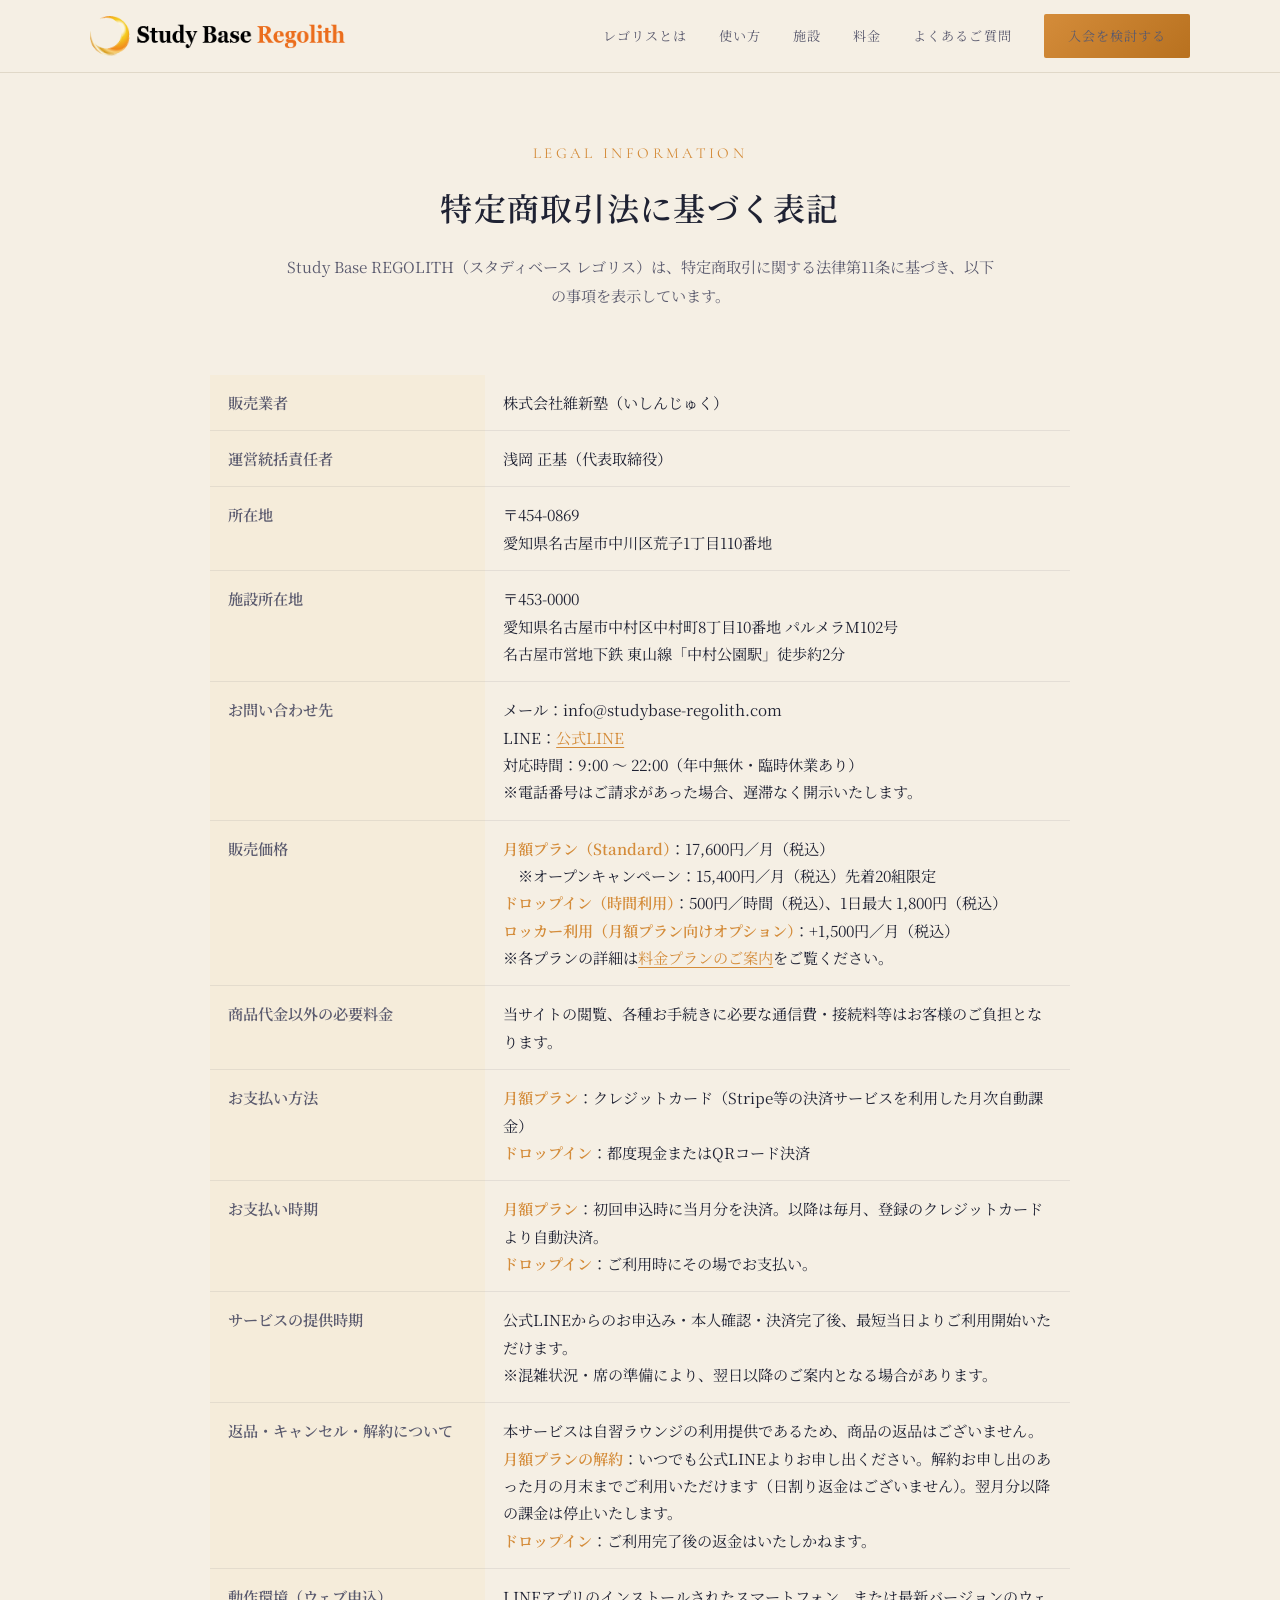
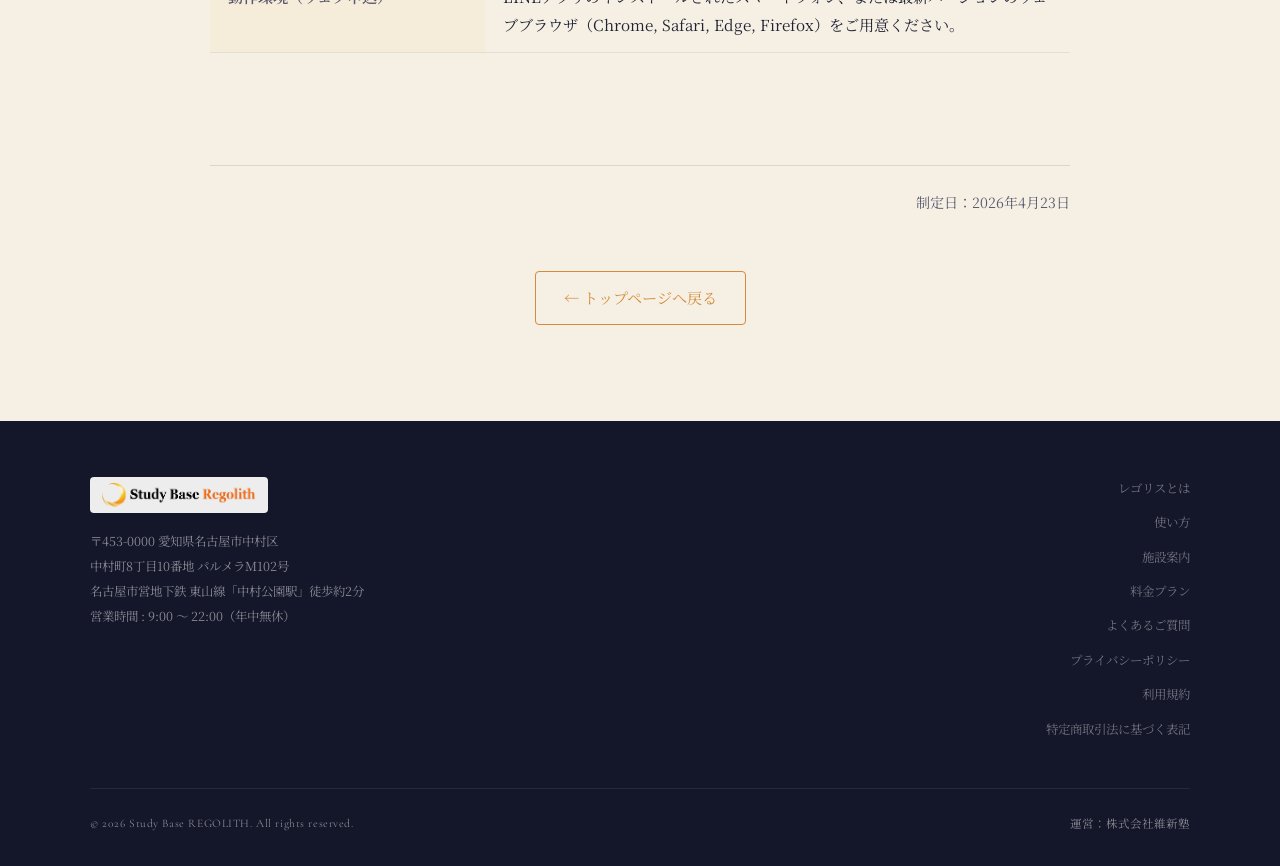
==== commercial.html @ 063b11b6 "Priority 1実装完了：法務3ページ・使い方リンク修復・LINE URL設定・OGP追加 - 法務ページ3点新規作成（privacy / terms / commercial） - index." ====
<!DOCTYPE html>
<html lang="ja">
<head>
  <meta charset="UTF-8">
  <meta name="viewport" content="width=device-width, initial-scale=1.0">
  <meta name="description" content="Study Base REGOLITH（スタディベース レゴリス）の特定商取引法に基づく表記です。">
  <meta name="robots" content="noindex, nofollow">
  <title>特定商取引法に基づく表記 | Study Base REGOLITH</title>

  <!-- OGP / SNS共有メタデータ -->
  <meta property="og:type" content="article">
  <meta property="og:site_name" content="Study Base REGOLITH">
  <meta property="og:title" content="特定商取引法に基づく表記 | Study Base REGOLITH">
  <meta property="og:description" content="Study Base REGOLITH の特定商取引法に基づく表記">
  <meta property="og:url" content="https://studybase-regolith.com/commercial.html">
  <meta property="og:image" content="https://studybase-regolith.com/assets/ogp.jpg">
  <meta property="og:locale" content="ja_JP">
  <meta name="twitter:card" content="summary_large_image">
  <meta name="twitter:image" content="https://studybase-regolith.com/assets/ogp.jpg">

  <!-- Favicon -->
  <link rel="icon" href="assets/regolith-favicon.png" type="image/png">

  <!-- Google Fonts -->
  <link rel="preconnect" href="https://fonts.googleapis.com">
  <link rel="preconnect" href="https://fonts.gstatic.com" crossorigin>
  <link href="https://fonts.googleapis.com/css2?family=Cormorant+Garamond:ital,wght@0,400;0,600;1,400&family=Noto+Serif+JP:wght@400;600&display=swap" rel="stylesheet">

  <!-- CSS -->
  <link rel="stylesheet" href="style.css">
</head>
<body>

<!-- ========================================================
  HEADER
  ======================================================== -->
<header id="header">
  <div class="container">
    <a href="index.html" class="header-logo">
      <img src="assets/regolith-logo-header.png" alt="Study Base REGOLITH">
    </a>

    <nav class="header-nav" id="headerNav">
      <a href="index.html#about">レゴリスとは</a>
      <a href="index.html#how-to-use">使い方</a>
      <a href="index.html#facility">施設</a>
      <a href="index.html#price">料金</a>
      <a href="index.html#faq">よくあるご質問</a>
      <a href="index.html#cta" class="btn btn-primary header-cta">入会を検討する</a>
    </nav>

    <div class="hamburger" id="hamburger" aria-label="メニュー" role="button" tabindex="0">
      <span></span><span></span><span></span>
    </div>
  </div>
</header>


<!-- ========================================================
  LEGAL PAGE: 特定商取引法に基づく表記
  ======================================================== -->
<main class="legal-page">
  <div class="container">

    <div class="legal-header">
      <span class="legal-label">LEGAL INFORMATION</span>
      <h1 class="legal-title">特定商取引法に基づく表記</h1>
      <p class="legal-lead">
        Study Base REGOLITH（スタディベース レゴリス）は、特定商取引に関する法律第11条に基づき、以下の事項を表示しています。
      </p>
    </div>

    <section class="legal-section">
      <div class="legal-body">
        <table class="legal-table">
          <tbody>
            <tr>
              <th>販売業者</th>
              <td>株式会社維新塾（いしんじゅく）</td>
            </tr>
            <tr>
              <th>運営統括責任者</th>
              <td>浅岡 正基（代表取締役）</td>
            </tr>
            <tr>
              <th>所在地</th>
              <td>〒454-0869<br>愛知県名古屋市中川区荒子1丁目110番地</td>
            </tr>
            <tr>
              <th>施設所在地</th>
              <td>〒453-0000<br>愛知県名古屋市中村区中村町8丁目10番地 パルメラM102号<br>名古屋市営地下鉄 東山線「中村公園駅」徒歩約2分</td>
            </tr>
            <tr>
              <th>お問い合わせ先</th>
              <td>
                メール：info@studybase-regolith.com<br>
                LINE：<a href="https://lin.ee/QCPj4AF" target="_blank" rel="noopener">公式LINE</a><br>
                対応時間：9:00 〜 22:00（年中無休・臨時休業あり）<br>
                ※電話番号はご請求があった場合、遅滞なく開示いたします。
              </td>
            </tr>
            <tr>
              <th>販売価格</th>
              <td>
                <strong>月額プラン（Standard）</strong>：17,600円／月（税込）<br>
                　※オープンキャンペーン：15,400円／月（税込）先着20組限定<br>
                <strong>ドロップイン（時間利用）</strong>：500円／時間（税込）、1日最大 1,800円（税込）<br>
                <strong>ロッカー利用（月額プラン向けオプション）</strong>：+1,500円／月（税込）<br>
                ※各プランの詳細は<a href="index.html#price">料金プランのご案内</a>をご覧ください。
              </td>
            </tr>
            <tr>
              <th>商品代金以外の必要料金</th>
              <td>
                当サイトの閲覧、各種お手続きに必要な通信費・接続料等はお客様のご負担となります。
              </td>
            </tr>
            <tr>
              <th>お支払い方法</th>
              <td>
                <strong>月額プラン</strong>：クレジットカード（Stripe等の決済サービスを利用した月次自動課金）<br>
                <strong>ドロップイン</strong>：都度現金またはQRコード決済
              </td>
            </tr>
            <tr>
              <th>お支払い時期</th>
              <td>
                <strong>月額プラン</strong>：初回申込時に当月分を決済。以降は毎月、登録のクレジットカードより自動決済。<br>
                <strong>ドロップイン</strong>：ご利用時にその場でお支払い。
              </td>
            </tr>
            <tr>
              <th>サービスの提供時期</th>
              <td>
                公式LINEからのお申込み・本人確認・決済完了後、最短当日よりご利用開始いただけます。<br>
                ※混雑状況・席の準備により、翌日以降のご案内となる場合があります。
              </td>
            </tr>
            <tr>
              <th>返品・キャンセル・解約について</th>
              <td>
                本サービスは自習ラウンジの利用提供であるため、商品の返品はございません。<br>
                <strong>月額プランの解約</strong>：いつでも公式LINEよりお申し出ください。解約お申し出のあった月の月末までご利用いただけます（日割り返金はございません）。翌月分以降の課金は停止いたします。<br>
                <strong>ドロップイン</strong>：ご利用完了後の返金はいたしかねます。
              </td>
            </tr>
            <tr>
              <th>動作環境（ウェブ申込）</th>
              <td>
                LINEアプリのインストールされたスマートフォン、または最新バージョンのウェブブラウザ（Chrome, Safari, Edge, Firefox）をご用意ください。
              </td>
            </tr>
          </tbody>
        </table>
      </div>
    </section>

    <div class="legal-meta">
      制定日：2026年4月23日
    </div>

    <div style="text-align:center;">
      <a href="index.html" class="legal-back">← トップページへ戻る</a>
    </div>

  </div>
</main>


<!-- ========================================================
  FOOTER
  ======================================================== -->
<footer id="footer">
  <div class="container">
    <div class="footer-inner">
      <div>
        <img src="assets/regolith-logo-header.png" alt="Study Base REGOLITH" class="footer-logo" style="height:36px; margin-bottom:16px; background:rgba(255,255,255,0.92); padding:6px 12px; border-radius:4px;">
        <address class="footer-address" style="font-style:normal;">
          〒453-0000 愛知県名古屋市中村区<br>
          中村町8丁目10番地 パルメラM102号<br>
          名古屋市営地下鉄 東山線「中村公園駅」徒歩約2分<br>
          営業時間 : 9:00 〜 22:00（年中無休）
        </address>
      </div>

      <nav class="footer-nav">
        <a href="index.html#about">レゴリスとは</a>
        <a href="index.html#how-to-use">使い方</a>
        <a href="index.html#facility">施設案内</a>
        <a href="index.html#price">料金プラン</a>
        <a href="index.html#faq">よくあるご質問</a>
        <a href="privacy.html">プライバシーポリシー</a>
        <a href="terms.html">利用規約</a>
        <a href="commercial.html">特定商取引法に基づく表記</a>
      </nav>
    </div>

    <div class="footer-bottom">
      <span class="footer-copy">&copy; 2026 Study Base REGOLITH. All rights reserved.</span>
      <span>運営：株式会社維新塾</span>
    </div>
  </div>
</footer>

</body>
</html>
---- style.css ----
/* ============================================================
   Study Base REGOLITH — style.css
   Design: 静謐・知性・余白 / 月の砂モチーフ
   Color: Beige × Gold × Orange × Dark Navy
   Font:  Noto Serif JP + Cormorant Garamond
   ============================================================ */

/* ---------- Variables ---------- */
:root {
  --bg-base:      #F5EFE4;
  --bg-section:   #FAF6EF;
  --bg-dark:      #1F2233;
  --accent-gold:  #C8A84B;
  --accent-yellow:#E8C766;
  --accent-orange:#D48C3A;
  --accent-deep:  #B8711F;
  --text-main:    #1F2233;
  --text-sub:     #5A5A6E;
  --text-light:   #9A9AB0;
  --border:       #E0D8C8;
  --white:        #FFFFFF;

  --font-serif-en: 'Cormorant Garamond', Georgia, serif;
  --font-serif-jp: 'Noto Serif JP', 'Yu Mincho', serif;

  --radius:       4px;
  --radius-lg:    12px;
  --shadow:       0 4px 24px rgba(31,34,51,0.08);
  --shadow-lg:    0 8px 48px rgba(31,34,51,0.14);

  --transition:   all 0.3s ease;
  --max-w:        1100px;
  --section-py:   96px;
}

/* ---------- Reset & Base ---------- */
*, *::before, *::after { box-sizing: border-box; margin: 0; padding: 0; }

html { scroll-behavior: smooth; font-size: 16px; }

body {
  background-color: var(--bg-base);
  color: var(--text-main);
  font-family: var(--font-serif-jp);
  line-height: 1.8;
  -webkit-font-smoothing: antialiased;
}

img { max-width: 100%; height: auto; display: block; }
a   { color: inherit; text-decoration: none; transition: var(--transition); }
ul, ol { list-style: none; }

.container {
  width: 90%;
  max-width: var(--max-w);
  margin: 0 auto;
}

/* ---------- Utility ---------- */
.section-label {
  display: block;
  font-family: var(--font-serif-en);
  font-size: 0.75rem;
  letter-spacing: 0.25em;
  text-transform: uppercase;
  color: var(--accent-orange);
  margin-bottom: 8px;
}

.section-title {
  font-family: var(--font-serif-jp);
  font-size: clamp(1.6rem, 3vw, 2.4rem);
  font-weight: 600;
  line-height: 1.4;
  color: var(--text-main);
  margin-bottom: 16px;
}

.section-title::after {
  content: '';
  display: block;
  width: 40px;
  height: 2px;
  background: linear-gradient(90deg, var(--accent-orange), var(--accent-yellow));
  margin-top: 16px;
}

.section-title.center { text-align: center; }
.section-title.center::after { margin: 16px auto 0; }

.section-desc {
  color: var(--text-sub);
  font-size: 0.95rem;
  line-height: 1.9;
  margin-bottom: 48px;
}

.section-desc.center { text-align: center; }

.btn {
  display: inline-block;
  padding: 14px 40px;
  border-radius: 2px;
  font-family: var(--font-serif-jp);
  font-size: 0.9rem;
  letter-spacing: 0.1em;
  cursor: pointer;
  transition: var(--transition);
  border: none;
}

.btn-primary {
  background: linear-gradient(135deg, var(--accent-orange), var(--accent-deep));
  color: var(--white);
}
.btn-primary:hover {
  transform: translateY(-2px);
  box-shadow: 0 8px 24px rgba(212,140,58,0.4);
}

.btn-outline {
  background: transparent;
  color: var(--accent-orange);
  border: 1.5px solid var(--accent-orange);
}
.btn-outline:hover {
  background: var(--accent-orange);
  color: var(--white);
}

/* Scroll fade-in */
.fade-in {
  opacity: 0;
  transform: translateY(24px);
  transition: opacity 0.7s ease, transform 0.7s ease;
}
.fade-in.visible {
  opacity: 1;
  transform: translateY(0);
}

/* ============================================================
   HEADER
   ============================================================ */
#header {
  position: fixed;
  top: 0;
  left: 0;
  width: 100%;
  z-index: 1000;
  background: rgba(245,239,228,0.95);
  backdrop-filter: blur(8px);
  border-bottom: 1px solid var(--border);
  transition: var(--transition);
}

#header .container {
  display: flex;
  align-items: center;
  justify-content: space-between;
  height: 72px;
}

.header-logo img {
  height: 40px;
  width: auto;
}

.header-nav {
  display: flex;
  gap: 32px;
  align-items: center;
}

.header-nav a {
  font-size: 0.82rem;
  letter-spacing: 0.08em;
  color: var(--text-sub);
  position: relative;
}
.header-nav a::after {
  content: '';
  position: absolute;
  bottom: -3px;
  left: 0;
  width: 0;
  height: 1px;
  background: var(--accent-orange);
  transition: width 0.3s ease;
}
.header-nav a:hover { color: var(--text-main); }
.header-nav a:hover::after { width: 100%; }

.header-cta {
  padding: 10px 24px !important;
  font-size: 0.82rem !important;
}

.hamburger {
  display: none;
  flex-direction: column;
  gap: 5px;
  cursor: pointer;
  padding: 4px;
}
.hamburger span {
  display: block;
  width: 24px;
  height: 1.5px;
  background: var(--text-main);
  transition: var(--transition);
}

/* ============================================================
   HERO  ※ベージュ基調・既存サイト踏襲
   ============================================================ */
#hero {
  position: relative;
  min-height: 100vh;
  display: flex;
  align-items: center;
  overflow: hidden;
  padding-top: 72px;
  /* 下地：うっすらとした月の砂（hero-bg-v2.jpg）
     + 淡いベージュの横グラデで主張を抑え、右側で画像をわずかに強めに見せる
     + ゴールドの放射を残し、前バージョンのニュアンスを継承 */
  background:
    linear-gradient(90deg, rgba(245,239,228,0.80) 0%, rgba(245,239,228,0.62) 50%, rgba(245,239,228,0.42) 100%),
    radial-gradient(ellipse at 60% 50%, rgba(232,199,102,0.18) 0%, transparent 60%),
    url("assets/hero-bg-v2.jpg") center/cover no-repeat;
}

.hero-bg {
  position: absolute;
  inset: 0;
  background:
    linear-gradient(90deg, rgba(245,239,228,0.94) 0%, rgba(245,239,228,0.78) 50%, rgba(245,239,228,0.55) 100%),
    radial-gradient(ellipse at 60% 50%, rgba(232,199,102,0.20) 0%, transparent 55%),
    url("assets/hero-bg.jpg") center/cover no-repeat;
  opacity: 0;
  animation: heroBgFadeIn 3.2s ease-in-out 0.4s forwards;
}

@keyframes heroBgFadeIn {
  from { opacity: 0; }
  to   { opacity: 1; }
}

/* Heroは左寄せレイアウト（既存サイト踏襲） */
.hero-content {
  position: relative;
  z-index: 1;
  text-align: left;
  color: var(--text-main);
  padding: 0 5% 0 8%;
  max-width: 640px;
}

/* 右側のロゴ装飾 */
.hero-mark {
  position: absolute;
  top: 50%;
  right: 6%;
  transform: translateY(-50%);
  width: clamp(220px, 32vw, 420px);
  opacity: 0.92;
  filter: drop-shadow(0 8px 32px rgba(212,140,58,0.25));
}

.hero-label {
  display: block;
  font-family: var(--font-serif-en);
  font-size: 0.75rem;
  letter-spacing: 0.35em;
  text-transform: uppercase;
  color: var(--accent-orange);
  margin-bottom: 8px;
}

.hero-operator {
  display: block;
  font-family: var(--font-serif-jp);
  font-size: 0.82rem;
  letter-spacing: 0.14em;
  color: var(--text-sub);
  margin-bottom: 24px;
}

.hero-tagline {
  display: inline-block;
  font-family: var(--font-serif-jp);
  font-size: clamp(0.95rem, 1.4vw, 1.1rem);
  font-weight: 600;
  color: var(--accent-deep);
  letter-spacing: 0.08em;
  padding: 6px 18px;
  border-left: 2px solid var(--accent-orange);
  background: rgba(255,255,255,0.4);
  margin-bottom: 24px;
}

.hero-catch {
  font-family: var(--font-serif-jp);
  font-size: clamp(2rem, 4.5vw, 3.8rem);
  font-weight: 600;
  line-height: 1.5;
  margin-bottom: 24px;
  letter-spacing: 0.04em;
  color: var(--text-main);
}

.hero-catch em {
  font-style: normal;
  color: var(--accent-deep);
}

.hero-sub {
  font-size: clamp(0.85rem, 1.4vw, 1rem);
  color: var(--text-sub);
  letter-spacing: 0.06em;
  margin-bottom: 48px;
  line-height: 2;
}

.hero-actions {
  display: flex;
  gap: 16px;
  flex-wrap: wrap;
}

.hero-scroll {
  position: absolute;
  bottom: 40px;
  left: 50%;
  transform: translateX(-50%);
  display: flex;
  flex-direction: column;
  align-items: center;
  gap: 8px;
  color: rgba(31,34,51,0.35);
  font-family: var(--font-serif-en);
  font-size: 0.65rem;
  letter-spacing: 0.25em;
  text-transform: uppercase;
}
.hero-scroll::after {
  content: '';
  display: block;
  width: 1px;
  height: 48px;
  background: linear-gradient(to bottom, rgba(31,34,51,0.35), transparent);
  animation: scrollLine 2s ease-in-out infinite;
}
@keyframes scrollLine {
  0%   { transform: scaleY(0); transform-origin: top; }
  50%  { transform: scaleY(1); transform-origin: top; }
  100% { transform: scaleY(0); transform-origin: bottom; }
}

/* ============================================================
   INFORMATION
   ============================================================ */
#information {
  padding: 64px 0;
  background: var(--white);
  border-bottom: 1px solid var(--border);
}

.info-inner {
  display: flex;
  align-items: flex-start;
  gap: 48px;
}

.info-heading {
  flex-shrink: 0;
}

.info-heading .section-label { margin-bottom: 0; }
.info-heading .section-title { font-size: 1.2rem; }
.info-heading .section-title::after { display: none; }

.info-list { flex: 1; }

.info-item {
  display: flex;
  gap: 24px;
  padding: 16px 0;
  border-bottom: 1px solid var(--border);
  font-size: 0.88rem;
}
.info-item:first-child { border-top: 1px solid var(--border); }

.info-date {
  flex-shrink: 0;
  color: var(--text-light);
  font-family: var(--font-serif-en);
  font-size: 0.82rem;
  letter-spacing: 0.05em;
  padding-top: 2px;
}

.info-tag {
  flex-shrink: 0;
  display: inline-block;
  padding: 2px 10px;
  border: 1px solid var(--accent-orange);
  color: var(--accent-orange);
  font-size: 0.72rem;
  letter-spacing: 0.05em;
  border-radius: 2px;
  align-self: flex-start;
  margin-top: 2px;
}

/* ============================================================
   ABOUT
   ============================================================ */
#about {
  padding: var(--section-py) 0;
  background: var(--bg-base);
}

.about-inner {
  display: grid;
  grid-template-columns: 1fr 1fr;
  gap: 80px;
  align-items: center;
}

.about-visual {
  position: relative;
}

.about-moon-wrap {
  width: 80%;
  margin: 0 auto;
  position: relative;
}
.about-moon-wrap img {
  width: 100%;
  opacity: 0.9;
  filter: drop-shadow(0 8px 32px rgba(200,168,75,0.3));
}
.about-quote {
  position: absolute;
  top: 8%;
  right: -32px;
  background: var(--white);
  border-left: 3px solid var(--accent-orange);
  padding: 14px 18px;
  font-size: 0.8rem;
  color: var(--text-sub);
  max-width: 200px;
  box-shadow: var(--shadow);
  line-height: 1.75;
}

.about-text .section-label { }
.about-lead {
  font-size: 1.05rem;
  color: var(--text-sub);
  line-height: 2;
  margin-bottom: 24px;
}

/* ============================================================
   HOW TO USE
   ============================================================ */
#how-to-use {
  padding: var(--section-py) 0;
  background: var(--bg-section);
}

.use-cards {
  display: grid;
  grid-template-columns: repeat(3, 1fr);
  gap: 32px;
  margin-top: 48px;
}

.use-card {
  background: var(--white);
  /* 上部のborder-imageと画像のエッジをピッタリ揃えるため上の角丸は削除 */
  border-radius: 0 0 var(--radius-lg) var(--radius-lg);
  padding: 0;
  overflow: hidden;
  box-shadow: var(--shadow);
  border-top: 3px solid transparent;
  border-image: linear-gradient(135deg, var(--accent-orange), var(--accent-yellow)) 1;
  transition: var(--transition);
  display: flex;
  flex-direction: column;
}
.use-card:hover {
  transform: translateY(-6px);
  box-shadow: var(--shadow-lg);
}

.use-card-img {
  width: 100%;
  aspect-ratio: 4/3;
  object-fit: cover;
  display: block;
  border-bottom: 1px solid var(--border);
}

.use-card-body {
  padding: 32px 32px 36px;
  flex: 1;
  display: flex;
  flex-direction: column;
}

.use-card-num {
  font-family: var(--font-serif-en);
  font-size: 2.8rem;
  font-weight: 600;
  color: var(--accent-yellow);
  opacity: 0.6;
  line-height: 1;
  margin-bottom: 16px;
}

.use-card-title {
  font-size: 1.05rem;
  font-weight: 600;
  margin-bottom: 12px;
  color: var(--text-main);
}

.use-card-desc {
  font-size: 0.875rem;
  color: var(--text-sub);
  line-height: 1.9;
}

/* ============================================================
   FACILITY
   ============================================================ */
#facility {
  padding: var(--section-py) 0;
  background: var(--bg-base);
}

.facility-branch {
  display: inline-block;
  margin-left: 16px;
  font-size: 0.9rem;
  font-weight: 500;
  color: var(--accent-deep);
  letter-spacing: 0.08em;
  vertical-align: middle;
}
@media (max-width: 600px) {
  .facility-branch {
    display: block;
    margin-left: 0;
    margin-top: 6px;
    font-size: 0.85rem;
  }
}

.facility-inner {
  display: grid;
  grid-template-columns: 1fr 1fr;
  gap: 64px;
  align-items: start;
}

.facility-photo {
  border-radius: var(--radius-lg);
  overflow: hidden;
  background: var(--border);
  aspect-ratio: 4/3;
  display: flex;
  align-items: center;
  justify-content: center;
  color: var(--text-light);
  font-size: 0.82rem;
  letter-spacing: 0.1em;
}

.facility-spec-list {
  display: flex;
  flex-direction: column;
  gap: 0;
}

.facility-spec {
  display: flex;
  gap: 0;
  border-bottom: 1px solid var(--border);
  font-size: 0.875rem;
}
.facility-spec:first-child { border-top: 1px solid var(--border); }

.spec-label {
  flex: 0 0 110px;
  padding: 14px 0;
  color: var(--text-light);
  font-size: 0.8rem;
  letter-spacing: 0.05em;
}

.spec-value {
  padding: 14px 0 14px 16px;
  color: var(--text-main);
  line-height: 1.7;
  border-left: 1px solid var(--border);
  flex: 1;
}

/* ============================================================
   POINT  ※ベージュ基調に変更
   ============================================================ */
#point {
  padding: var(--section-py) 0;
  background: var(--bg-base);
}

.point-grid {
  display: grid;
  grid-template-columns: repeat(3, 1fr);
  gap: 28px;
  margin-top: 48px;
}

.point-item {
  background: var(--white);
  border-radius: var(--radius-lg);
  box-shadow: var(--shadow);
  overflow: hidden;
  display: flex;
  flex-direction: column;
  transition: var(--transition);
  border: 1px solid var(--border);
}
.point-item:hover {
  transform: translateY(-4px);
  box-shadow: var(--shadow-lg);
  border-color: var(--accent-yellow);
}

.point-body {
  padding: 32px 28px 24px;
  display: flex;
  flex-direction: column;
  min-height: 180px;
}

.point-num {
  font-family: var(--font-serif-en);
  font-size: 2.2rem;
  font-weight: 600;
  color: var(--accent-orange);
  opacity: 0.55;
  margin-bottom: 12px;
  line-height: 1;
}

.point-title {
  font-size: 1.05rem;
  font-weight: 600;
  margin-bottom: 12px;
  color: var(--text-main);
  letter-spacing: 0.04em;
}

.point-desc {
  font-size: 0.86rem;
  color: var(--text-sub);
  line-height: 1.9;
}

.point-img-placeholder {
  margin-top: auto;
  width: 100%;
  aspect-ratio: 4/3;
  background:
    linear-gradient(135deg, #F5EFE4 0%, #EDE0C4 50%, #E8D5A8 100%);
  border-top: 1px solid var(--border);
  display: flex;
  align-items: center;
  justify-content: center;
  color: var(--text-light);
  font-family: var(--font-serif-en);
  font-size: 0.75rem;
  letter-spacing: 0.3em;
}

.point-img {
  margin-top: auto;
  width: 100%;
  aspect-ratio: 4/3;
  object-fit: cover;
  display: block;
  border-top: 1px solid var(--border);
}

/* ============================================================
   VIDEO TOUR
   ============================================================ */
#video-tour {
  padding: var(--section-py) 0;
  background: var(--bg-section);
  border-top: 1px solid var(--border);
}

.video-wrap {
  max-width: 880px;
  margin: 48px auto 0;
}

.video-placeholder {
  width: 100%;
  aspect-ratio: 16/9;
  border-radius: var(--radius-lg);
  background:
    linear-gradient(135deg, #1F2233 0%, #2A2E45 55%, #3A3E55 100%);
  display: flex;
  flex-direction: column;
  align-items: center;
  justify-content: center;
  gap: 12px;
  color: rgba(255,255,255,0.7);
  box-shadow: var(--shadow-lg);
  position: relative;
  overflow: hidden;
}
.video-placeholder::before {
  content: '';
  position: absolute;
  width: 72px;
  height: 72px;
  border-radius: 50%;
  background: linear-gradient(135deg, var(--accent-orange), var(--accent-yellow));
  box-shadow: 0 8px 32px rgba(212,140,58,0.45);
  top: 38%;
  left: 50%;
  transform: translate(-50%, -50%);
  opacity: 0.95;
}
.video-placeholder::after {
  content: '';
  position: absolute;
  top: 38%;
  left: 50%;
  transform: translate(-40%, -50%);
  border-left: 20px solid var(--white);
  border-top: 14px solid transparent;
  border-bottom: 14px solid transparent;
}

.video-placeholder-label {
  position: absolute;
  top: 20px;
  left: 24px;
  font-family: var(--font-serif-en);
  font-size: 0.72rem;
  letter-spacing: 0.3em;
  color: rgba(255,255,255,0.45);
}

.video-placeholder-note {
  position: absolute;
  bottom: 24px;
  font-size: 0.82rem;
  letter-spacing: 0.12em;
  color: rgba(255,255,255,0.7);
}

/* ============================================================
   PRICE
   ============================================================ */
#price {
  padding: var(--section-py) 0;
  background: var(--bg-section);
}

.price-cards {
  display: grid;
  grid-template-columns: repeat(3, 1fr);
  gap: 24px;
  margin-top: 48px;
  align-items: stretch;
}

.price-cards.price-cards-2 {
  grid-template-columns: 1.35fr 1fr;
  max-width: 960px;
  margin-left: auto;
  margin-right: auto;
}

.price-card {
  background: var(--white);
  border-radius: var(--radius-lg);
  padding: 40px 32px;
  box-shadow: var(--shadow);
  display: flex;
  flex-direction: column;
  position: relative;
  border: 1.5px solid var(--border);
  transition: var(--transition);
}
.price-card:hover { transform: translateY(-4px); box-shadow: var(--shadow-lg); }

.price-card.featured {
  border-color: var(--accent-orange);
  background: linear-gradient(160deg, #fff9f0, var(--white));
}

.price-badge {
  position: absolute;
  top: -14px;
  left: 50%;
  transform: translateX(-50%);
  background: linear-gradient(135deg, var(--accent-orange), var(--accent-deep));
  color: var(--white);
  font-size: 0.72rem;
  letter-spacing: 0.12em;
  padding: 5px 20px;
  border-radius: 20px;
  white-space: nowrap;
}

.price-name {
  font-family: var(--font-serif-en);
  font-size: 0.75rem;
  letter-spacing: 0.2em;
  text-transform: uppercase;
  color: var(--accent-orange);
  margin-bottom: 8px;
}

.price-name-jp {
  font-size: 1rem;
  font-weight: 600;
  color: var(--text-main);
  margin-bottom: 24px;
}

.price-amount {
  margin-bottom: 8px;
}

.price-num {
  font-family: var(--font-serif-en);
  font-size: 3rem;
  font-weight: 600;
  color: var(--text-main);
  line-height: 1;
}

.price-unit {
  font-size: 0.82rem;
  color: var(--text-sub);
  margin-left: 4px;
}

.price-tax {
  font-size: 0.72rem;
  color: var(--text-light);
  margin-bottom: 24px;
}

.price-divider {
  height: 1px;
  background: var(--border);
  margin: 20px 0;
}

.price-features {
  flex: 1;
  display: flex;
  flex-direction: column;
  gap: 10px;
  margin-bottom: 32px;
}

.price-feature {
  display: flex;
  align-items: flex-start;
  gap: 10px;
  font-size: 0.82rem;
  color: var(--text-sub);
  line-height: 1.6;
}
.price-feature::before {
  content: '—';
  color: var(--accent-orange);
  flex-shrink: 0;
  font-size: 0.75rem;
  margin-top: 2px;
}

.price-note {
  font-size: 0.72rem;
  color: var(--text-light);
  margin-top: 12px;
  line-height: 1.7;
}

/* ---- 月額カード：二重線 → キャンペーン強調 ---- */
.price-dual {
  display: grid;
  grid-template-columns: 1fr auto 1.15fr;
  align-items: center;
  gap: 16px;
  margin-bottom: 12px;
  padding: 4px 0;
}

.price-strike {
  display: flex;
  flex-direction: column;
  gap: 4px;
  color: var(--text-light);
  text-align: left;
}
.price-strike-label {
  font-size: 0.7rem;
  letter-spacing: 0.14em;
  color: var(--text-light);
}
.price-strike-value {
  position: relative;
  display: inline-block;
  text-decoration: line-through;
  text-decoration-color: var(--accent-deep);
  text-decoration-thickness: 2px;
  color: var(--text-light);
}
.price-strike-num {
  font-family: var(--font-serif-en);
  font-size: 1.6rem;
  font-weight: 600;
}
.price-strike-unit {
  font-size: 0.75rem;
  margin-left: 2px;
}
.price-strike-tax {
  font-size: 0.68rem;
  color: var(--text-light);
}

.price-arrow {
  font-family: var(--font-serif-en);
  font-size: 1.4rem;
  color: var(--accent-orange);
  opacity: 0.7;
  line-height: 1;
  text-align: center;
}

.price-campaign {
  display: flex;
  flex-direction: column;
  gap: 4px;
  padding: 12px 14px;
  border-radius: 8px;
  background: linear-gradient(135deg, #FFF5E0 0%, #FDE8B5 60%, #F6D78A 100%);
  border: 1.5px solid var(--accent-orange);
  box-shadow: 0 6px 18px rgba(212,140,58,0.18);
  text-align: center;
  position: relative;
}
.price-campaign-label {
  font-size: 0.72rem;
  font-weight: 600;
  letter-spacing: 0.12em;
  color: var(--accent-deep);
}
.price-campaign-amount {
  display: inline-block;
  line-height: 1.1;
  color: var(--text-main);
}
.price-campaign-num {
  font-family: var(--font-serif-en);
  font-size: 2.2rem;
  font-weight: 700;
  color: var(--accent-deep);
}
.price-campaign-unit {
  font-size: 0.82rem;
  margin-left: 3px;
  color: var(--text-sub);
}
.price-campaign-limit {
  font-size: 0.7rem;
  font-weight: 600;
  letter-spacing: 0.1em;
  padding: 2px 0;
  color: var(--white);
  background: var(--accent-deep);
  border-radius: 2px;
}

@media (max-width: 720px) {
  .price-dual {
    grid-template-columns: 1fr;
    gap: 10px;
    text-align: center;
  }
  .price-strike { align-items: center; text-align: center; }
  .price-arrow { transform: rotate(90deg); }
}

/* ============================================================
   DROP-IN USE CASES
   ============================================================ */
#dropin-use {
  padding: var(--section-py) 0;
  background: var(--bg-base);
  border-top: 1px solid var(--border);
}

.dropin-cards {
  display: grid;
  grid-template-columns: repeat(3, 1fr);
  gap: 28px;
  margin-top: 48px;
}

.dropin-card {
  position: relative;
  background: var(--white);
  border-radius: var(--radius-lg);
  padding: 40px 28px 32px;
  box-shadow: var(--shadow);
  border: 1px solid var(--border);
  display: flex;
  flex-direction: column;
  gap: 12px;
  transition: var(--transition);
}
.dropin-card:hover {
  transform: translateY(-4px);
  box-shadow: var(--shadow-lg);
  border-color: var(--accent-yellow);
}

.dropin-tag {
  position: absolute;
  top: -14px;
  left: 24px;
  padding: 5px 14px;
  font-size: 0.72rem;
  letter-spacing: 0.08em;
  color: var(--white);
  background: linear-gradient(135deg, var(--accent-orange), var(--accent-deep));
  border-radius: 20px;
  white-space: nowrap;
}

.dropin-num {
  font-family: var(--font-serif-en);
  font-size: 2.4rem;
  font-weight: 600;
  color: var(--accent-yellow);
  opacity: 0.6;
  line-height: 1;
  margin-top: 4px;
}

.dropin-title {
  font-size: 1.05rem;
  font-weight: 600;
  color: var(--text-main);
  letter-spacing: 0.04em;
}

.dropin-desc {
  font-size: 0.86rem;
  color: var(--text-sub);
  line-height: 1.9;
}

.dropin-case {
  margin-top: auto;
  padding: 12px 14px;
  background: var(--bg-section);
  border-left: 2px solid var(--accent-orange);
  border-radius: 2px;
  font-size: 0.78rem;
  color: var(--text-sub);
  line-height: 1.75;
}
.dropin-case-label {
  display: inline-block;
  font-size: 0.68rem;
  font-weight: 600;
  letter-spacing: 0.1em;
  color: var(--accent-deep);
  margin-right: 6px;
}

.dropin-bridge {
  margin-top: 56px;
  padding: 32px 28px;
  border-radius: var(--radius-lg);
  background: linear-gradient(135deg, #FFF5E0 0%, #F5EFE4 100%);
  border: 1px solid var(--border);
  text-align: center;
  display: flex;
  flex-direction: column;
  align-items: center;
  gap: 20px;
}
.dropin-bridge p {
  font-size: 0.9rem;
  color: var(--text-sub);
  line-height: 1.9;
}
.dropin-bridge strong {
  color: var(--accent-deep);
}

@media (max-width: 900px) {
  .dropin-cards { grid-template-columns: 1fr; gap: 32px; }
  .price-cards.price-cards-2 { grid-template-columns: 1fr; }
}

/* ============================================================
   STEP
   ============================================================ */
#step {
  padding: var(--section-py) 0;
  background: var(--bg-base);
}

.step-list {
  display: flex;
  gap: 0;
  margin-top: 48px;
  position: relative;
}
.step-list::before {
  content: '';
  position: absolute;
  top: 32px;
  left: 32px;
  right: 32px;
  height: 1px;
  background: linear-gradient(90deg, var(--accent-orange), var(--accent-yellow));
  z-index: 0;
}

.step-item {
  flex: 1;
  text-align: center;
  padding: 0 16px;
  position: relative;
  z-index: 1;
}

.step-num {
  width: 64px;
  height: 64px;
  border-radius: 50%;
  background: linear-gradient(135deg, var(--accent-orange), var(--accent-yellow));
  color: var(--white);
  font-family: var(--font-serif-en);
  font-size: 1.2rem;
  font-weight: 600;
  display: flex;
  align-items: center;
  justify-content: center;
  margin: 0 auto 20px;
  box-shadow: 0 4px 16px rgba(212,140,58,0.35);
}

.step-title {
  font-size: 0.9rem;
  font-weight: 600;
  color: var(--text-main);
  margin-bottom: 8px;
}

.step-desc {
  font-size: 0.78rem;
  color: var(--text-sub);
  line-height: 1.8;
}

/* ============================================================
   FAQ
   ============================================================ */
#faq {
  padding: var(--section-py) 0;
  background: var(--bg-section);
}

.faq-list {
  margin-top: 48px;
  max-width: 800px;
  margin-left: auto;
  margin-right: auto;
}

.faq-item {
  border-bottom: 1px solid var(--border);
}

.faq-question {
  display: flex;
  align-items: flex-start;
  gap: 16px;
  padding: 24px 0;
  cursor: pointer;
  font-size: 0.92rem;
  font-weight: 600;
  color: var(--text-main);
  user-select: none;
  transition: var(--transition);
}
.faq-question:hover { color: var(--accent-orange); }

.faq-q-mark {
  flex-shrink: 0;
  min-width: 36px;
  height: 28px;
  padding: 0 10px;
  background: var(--accent-orange);
  color: var(--white);
  font-family: var(--font-serif-en);
  font-size: 0.82rem;
  font-weight: 600;
  letter-spacing: 0.03em;
  border-radius: 14px;
  display: inline-flex;
  align-items: center;
  justify-content: center;
  margin-top: -2px;
}

.faq-toggle {
  margin-left: auto;
  flex-shrink: 0;
  font-size: 1.2rem;
  color: var(--accent-orange);
  transition: var(--transition);
}
.faq-item.open .faq-toggle { transform: rotate(45deg); }

.faq-answer {
  display: none;
  padding: 0 0 24px 44px;
  font-size: 0.875rem;
  color: var(--text-sub);
  line-height: 1.9;
}
.faq-item.open .faq-answer { display: block; }

/* ============================================================
   VOICE (placeholder)
   ============================================================ */
#voice {
  padding: var(--section-py) 0;
  background: var(--bg-base);
}

.voice-coming {
  text-align: center;
  padding: 64px;
  color: var(--text-light);
  font-size: 0.85rem;
  letter-spacing: 0.1em;
  border: 1px dashed var(--border);
  border-radius: var(--radius-lg);
  margin-top: 48px;
}

/* ============================================================
   INSTAGRAM
   ============================================================ */
#instagram {
  padding: var(--section-py) 0;
  background: var(--bg-section);
}

.instagram-coming {
  text-align: center;
  padding: 64px;
  color: var(--text-light);
  font-size: 0.85rem;
  letter-spacing: 0.1em;
  border: 1px dashed var(--border);
  border-radius: var(--radius-lg);
  margin-top: 48px;
}

.instagram-link {
  display: inline-flex;
  align-items: center;
  gap: 8px;
  color: var(--accent-orange);
  font-size: 0.85rem;
  margin-top: 16px;
}
.instagram-link:hover { opacity: 0.7; }

/* ============================================================
   CTA BANNER  ※オレンジ×ベージュで温かみのある仕上げ
   ============================================================ */
#cta {
  padding: 80px 0;
  background:
    linear-gradient(135deg, rgba(237,216,168,0.82) 0%, rgba(240,200,120,0.76) 40%, rgba(232,184,96,0.72) 100%),
    url("assets/cta-bg.jpg") center/cover no-repeat;
  text-align: center;
}

.cta-label {
  font-family: var(--font-serif-en);
  font-size: 0.72rem;
  letter-spacing: 0.3em;
  text-transform: uppercase;
  color: var(--accent-deep);
  margin-bottom: 16px;
}

.cta-title {
  font-size: clamp(1.4rem, 3vw, 2rem);
  color: var(--text-main);
  margin-bottom: 12px;
  font-weight: 600;
}

.cta-sub {
  color: rgba(31,34,51,0.65);
  font-size: 0.875rem;
  margin-bottom: 40px;
}

.cta-actions {
  display: flex;
  gap: 16px;
  justify-content: center;
  flex-wrap: wrap;
}

/* CTAセクション内のアウトラインボタンは、
   金色背景に埋もれないよう通常時は白抜きにして、
   ホバー時にアクセントオレンジへ切り替える */
#cta .btn-outline {
  color: var(--white);
  border-color: var(--white);
  background: transparent;
}
#cta .btn-outline:hover {
  background: var(--accent-orange);
  color: var(--white);
  border-color: var(--accent-orange);
}

/* ============================================================
   FOOTER
   ============================================================ */
#footer {
  background: #14162A;
  color: rgba(255,255,255,0.5);
  padding: 56px 0 32px;
}

.footer-inner {
  display: grid;
  grid-template-columns: 1fr auto;
  gap: 64px;
  align-items: start;
  margin-bottom: 48px;
}

.footer-logo img {
  height: 36px;
  margin-bottom: 16px;
  opacity: 0.8;
}

.footer-address {
  font-size: 0.78rem;
  line-height: 2;
}

.footer-nav {
  display: flex;
  flex-direction: column;
  gap: 12px;
  text-align: right;
}
.footer-nav a {
  font-size: 0.78rem;
  color: rgba(255,255,255,0.4);
  transition: var(--transition);
}
.footer-nav a:hover { color: var(--accent-yellow); }

.footer-bottom {
  border-top: 1px solid rgba(255,255,255,0.08);
  padding-top: 24px;
  display: flex;
  justify-content: space-between;
  align-items: center;
  font-size: 0.72rem;
}

.footer-copy {
  font-family: var(--font-serif-en);
  letter-spacing: 0.05em;
}

/* ============================================================
   RESPONSIVE
   ============================================================ */
@media (max-width: 900px) {
  :root { --section-py: 72px; }

  .header-nav { display: none; }
  .hamburger  { display: flex; }

  .header-nav.open {
    display: flex;
    flex-direction: column;
    position: fixed;
    top: 72px;
    left: 0;
    width: 100%;
    background: var(--bg-base);
    padding: 24px 0;
    border-bottom: 1px solid var(--border);
    gap: 0;
  }
  .header-nav.open a {
    padding: 14px 24px;
    border-bottom: 1px solid var(--border);
    font-size: 0.9rem;
  }

  .about-inner,
  .facility-inner { grid-template-columns: 1fr; gap: 40px; }

  .use-cards,
  .price-cards { grid-template-columns: 1fr; }

  .point-grid { grid-template-columns: repeat(2, 1fr); gap: 20px; }

  .step-list { flex-direction: column; gap: 24px; }
  .step-list::before { display: none; }

  .info-inner { flex-direction: column; gap: 24px; }

  .footer-inner { grid-template-columns: 1fr; gap: 32px; }
  .footer-nav   { text-align: left; }
  .footer-bottom { flex-direction: column; gap: 8px; text-align: center; }
}

@media (max-width: 900px) {
  /* スマホ版ヒーロー：ロゴと文字の重なりを解消 */
  #hero {
    min-height: auto;
    padding: 120px 0 80px;
    flex-direction: column;
    justify-content: center;
  }
  .hero-content {
    padding: 0 6%;
    max-width: 100%;
    text-align: center;
    order: 1;
  }
  .hero-label { letter-spacing: 0.2em; }
  .hero-mark {
    position: relative;
    top: auto;
    right: auto;
    transform: none;
    margin: 32px auto 0;
    width: min(50%, 200px);
    opacity: 0.85;
    display: block;
    order: 2;
  }
  .hero-actions { justify-content: center; }
  .hero-scroll { display: none; }
}

@media (max-width: 600px) {
  .hero-catch { font-size: 1.7rem; }
  .hero-sub { font-size: 0.88rem; }
  .hero-actions { flex-direction: column; align-items: center; }
  .cta-actions  { flex-direction: column; align-items: center; }
  .price-cards  { grid-template-columns: 1fr; }
  .use-cards    { grid-template-columns: 1fr; }
  .point-grid   { grid-template-columns: 1fr; gap: 16px; }
}


/* ========================================================
   LEGAL PAGES（プライバシーポリシー・利用規約・特商法）
   ======================================================== */
.legal-page {
  padding: 140px 0 96px;
  background-color: var(--bg-base);
}

.legal-page .container {
  max-width: 860px;
}

.legal-header {
  text-align: center;
  margin-bottom: 64px;
}

.legal-label {
  font-family: var(--font-serif-en);
  font-size: 0.95rem;
  letter-spacing: 0.22em;
  color: var(--accent-orange);
  display: block;
  margin-bottom: 12px;
}

.legal-title {
  font-family: var(--font-serif-jp);
  font-size: 2rem;
  font-weight: 600;
  color: var(--text-main);
  margin: 0 0 16px;
  letter-spacing: 0.04em;
}

.legal-lead {
  font-size: 0.95rem;
  color: var(--text-sub);
  line-height: 1.9;
  max-width: 720px;
  margin: 0 auto;
}

.legal-section {
  margin-bottom: 48px;
  padding-bottom: 32px;
  border-bottom: 1px solid rgba(31, 34, 51, 0.08);
}

.legal-section:last-of-type {
  border-bottom: none;
}

.legal-heading {
  font-family: var(--font-serif-jp);
  font-size: 1.2rem;
  font-weight: 600;
  color: var(--text-main);
  margin: 0 0 20px;
  padding-left: 14px;
  border-left: 3px solid var(--accent-orange);
  letter-spacing: 0.04em;
}

.legal-body {
  font-size: 0.95rem;
  line-height: 1.95;
  color: var(--text-main);
}

.legal-body p {
  margin: 0 0 16px;
}

.legal-body p:last-child {
  margin-bottom: 0;
}

.legal-body ol,
.legal-body ul {
  margin: 0 0 16px;
  padding-left: 24px;
}

.legal-body ol li,
.legal-body ul li {
  margin-bottom: 8px;
  line-height: 1.9;
}

.legal-body strong {
  color: var(--accent-orange);
  font-weight: 600;
}

.legal-body a {
  color: var(--accent-orange);
  text-decoration: underline;
  text-underline-offset: 3px;
}

.legal-body a:hover {
  color: var(--accent-deep, #B7722A);
}

.legal-table {
  width: 100%;
  border-collapse: collapse;
  margin: 16px 0 24px;
  font-size: 0.95rem;
}

.legal-table th,
.legal-table td {
  padding: 14px 18px;
  text-align: left;
  vertical-align: top;
  border-bottom: 1px solid rgba(31, 34, 51, 0.08);
  line-height: 1.8;
}

.legal-table th {
  width: 32%;
  font-weight: 600;
  color: var(--text-sub);
  background: rgba(232, 199, 102, 0.08);
  white-space: nowrap;
}

.legal-table td {
  color: var(--text-main);
}

.legal-meta {
  margin-top: 56px;
  padding-top: 24px;
  border-top: 1px solid rgba(31, 34, 51, 0.12);
  text-align: right;
  font-size: 0.88rem;
  color: var(--text-sub);
  line-height: 1.8;
}

.legal-back {
  display: inline-flex;
  align-items: center;
  gap: 8px;
  margin-top: 56px;
  padding: 12px 28px;
  border: 1.5px solid var(--accent-orange);
  border-radius: 4px;
  color: var(--accent-orange);
  font-size: 0.95rem;
  text-decoration: none;
  transition: all 0.2s;
}

.legal-back:hover {
  background: var(--accent-orange);
  color: #fff;
}

@media (max-width: 768px) {
  .legal-page { padding: 110px 0 72px; }
  .legal-title { font-size: 1.6rem; }
  .legal-heading { font-size: 1.08rem; }
  .legal-body { font-size: 0.92rem; }
  .legal-table th,
  .legal-table td { padding: 12px 14px; font-size: 0.9rem; }
  .legal-table th { width: 38%; white-space: normal; }
}

@media (max-width: 480px) {
  .legal-table,
  .legal-table tbody,
  .legal-table tr,
  .legal-table th,
  .legal-table td { display: block; width: 100%; }
  .legal-table th { border-bottom: none; padding-bottom: 4px; }
  .legal-table td { padding-top: 4px; padding-bottom: 16px; }
}
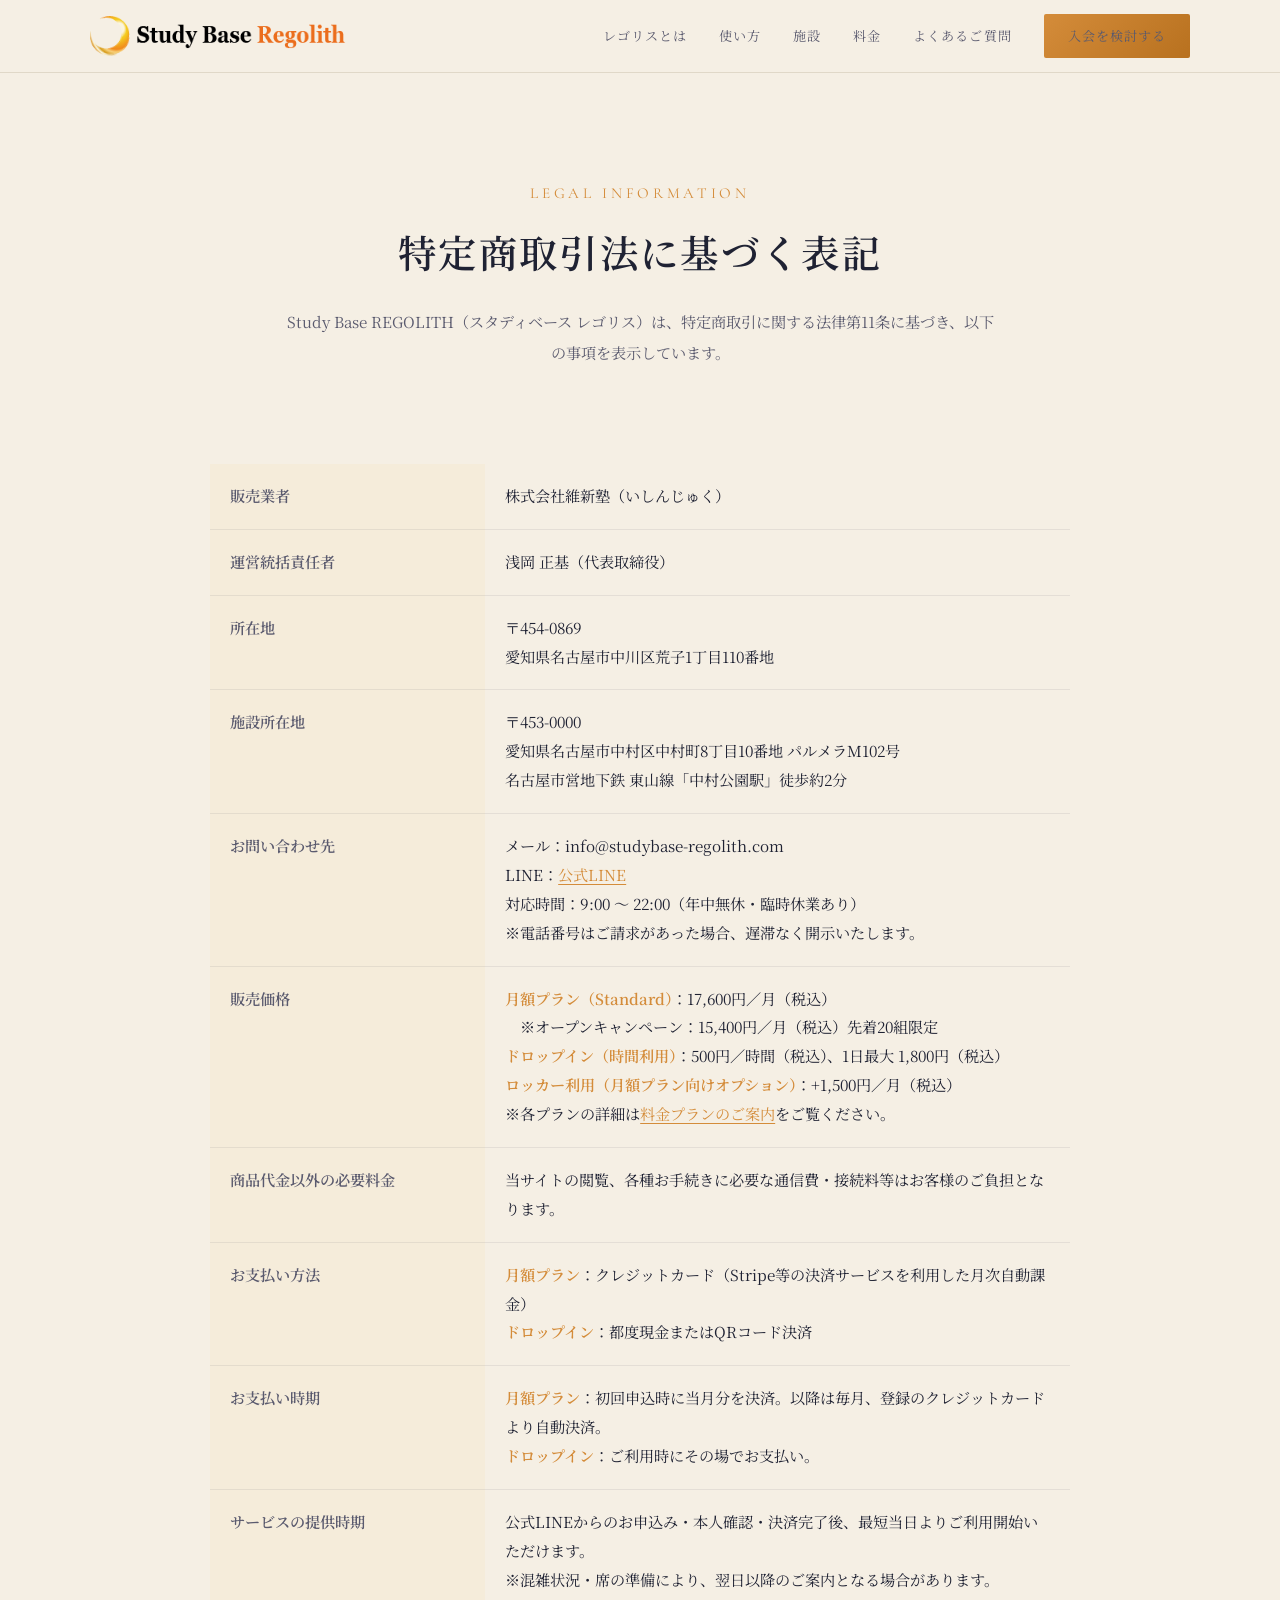
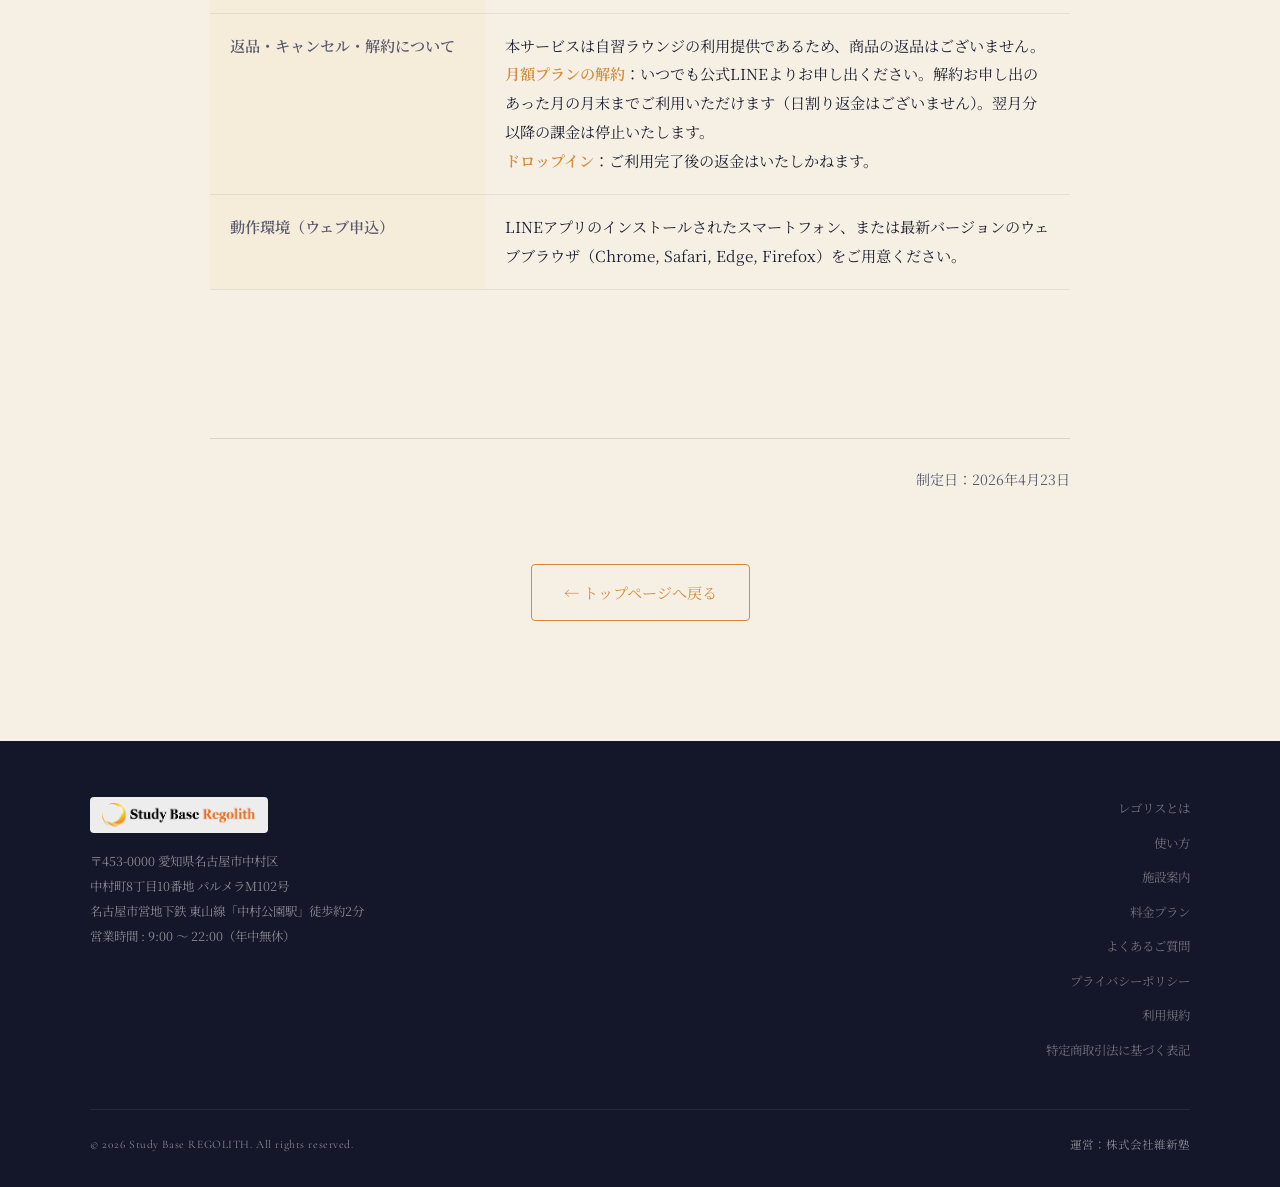
==== commit d84ceb98: "品質チェック修正：法務ページJS復旧・canonical統一・Instagram無効化 全体品質チェックで検出された事項を修正。  【Critical】 - 法務3ページ（privacy/terms/" ====
--- a/commercial.html
+++ b/commercial.html
@@ -5,6 +5,7 @@
   <meta name="viewport" content="width=device-width, initial-scale=1.0">
   <meta name="description" content="Study Base REGOLITH（スタディベース レゴリス）の特定商取引法に基づく表記です。">
   <meta name="robots" content="noindex, nofollow">
+  <link rel="canonical" href="https://studybase-regolith.com/commercial.html">
   <title>特定商取引法に基づく表記 | Study Base REGOLITH</title>
 
   <!-- OGP / SNS共有メタデータ -->
@@ -14,6 +15,8 @@
   <meta property="og:description" content="Study Base REGOLITH の特定商取引法に基づく表記">
   <meta property="og:url" content="https://studybase-regolith.com/commercial.html">
   <meta property="og:image" content="https://studybase-regolith.com/assets/ogp.jpg">
+  <meta property="og:image:width" content="1200">
+  <meta property="og:image:height" content="630">
   <meta property="og:locale" content="ja_JP">
   <meta name="twitter:card" content="summary_large_image">
   <meta name="twitter:image" content="https://studybase-regolith.com/assets/ogp.jpg">
@@ -88,6 +91,7 @@
             </tr>
             <tr>
               <th>施設所在地</th>
+              <!-- TODO: 〒453-0000 は仮。塾長に正確な郵便番号を確認の上更新 -->
               <td>〒453-0000<br>愛知県名古屋市中村区中村町8丁目10番地 パルメラM102号<br>名古屋市営地下鉄 東山線「中村公園駅」徒歩約2分</td>
             </tr>
             <tr>
@@ -176,6 +180,7 @@
       <div>
         <img src="assets/regolith-logo-header.png" alt="Study Base REGOLITH" class="footer-logo" style="height:36px; margin-bottom:16px; background:rgba(255,255,255,0.92); padding:6px 12px; border-radius:4px;">
         <address class="footer-address" style="font-style:normal;">
+          <!-- TODO: 〒453-0000 は仮。塾長に正確な郵便番号を確認の上更新 -->
           〒453-0000 愛知県名古屋市中村区<br>
           中村町8丁目10番地 パルメラM102号<br>
           名古屋市営地下鉄 東山線「中村公園駅」徒歩約2分<br>
@@ -202,5 +207,31 @@
   </div>
 </footer>
 
+
+<!-- ========================================================
+  JavaScript（ハンバーガーメニュー）
+  ======================================================== -->
+<script>
+  const hamburger = document.getElementById('hamburger');
+  const nav       = document.getElementById('headerNav');
+
+  hamburger.addEventListener('click', () => {
+    nav.classList.toggle('open');
+  });
+  hamburger.addEventListener('keydown', (e) => {
+    if (e.key === 'Enter') nav.classList.toggle('open');
+  });
+
+  // Header scroll shadow
+  window.addEventListener('scroll', () => {
+    const header = document.getElementById('header');
+    if (window.scrollY > 40) {
+      header.style.boxShadow = '0 2px 24px rgba(31,34,51,0.10)';
+    } else {
+      header.style.boxShadow = 'none';
+    }
+  });
+</script>
+
 </body>
 </html>
--- a/style.css
+++ b/style.css
@@ -1501,8 +1501,12 @@
 /* ========================================================
    LEGAL PAGES（プライバシーポリシー・利用規約・特商法）
    ======================================================== */
+html {
+  scroll-padding-top: 88px; /* fixed header（72px）+ 余白16px */
+}
+
 .legal-page {
-  padding: 140px 0 96px;
+  padding: 180px 0 120px; /* 固定ヘッダー分+余裕のあるクリアランス */
   background-color: var(--bg-base);
 }
 
@@ -1512,64 +1516,67 @@
 
 .legal-header {
   text-align: center;
-  margin-bottom: 64px;
+  margin-bottom: 96px; /* タイトルから第1条まで余白たっぷり */
 }
 
 .legal-label {
   font-family: var(--font-serif-en);
   font-size: 0.95rem;
-  letter-spacing: 0.22em;
+  letter-spacing: 0.24em;
   color: var(--accent-orange);
   display: block;
-  margin-bottom: 12px;
+  margin-bottom: 18px;
 }
 
 .legal-title {
   font-family: var(--font-serif-jp);
-  font-size: 2rem;
+  font-size: 2.4rem;
   font-weight: 600;
   color: var(--text-main);
-  margin: 0 0 16px;
-  letter-spacing: 0.04em;
+  margin: 0 0 28px;
+  letter-spacing: 0.06em;
+  line-height: 1.4;
 }
 
 .legal-lead {
   font-size: 0.95rem;
   color: var(--text-sub);
-  line-height: 1.9;
+  line-height: 2.0;
   max-width: 720px;
   margin: 0 auto;
 }
 
 .legal-section {
-  margin-bottom: 48px;
-  padding-bottom: 32px;
-  border-bottom: 1px solid rgba(31, 34, 51, 0.08);
+  margin-bottom: 72px; /* セクション間の呼吸 */
+  padding-bottom: 48px;
+  border-bottom: 1px solid rgba(31, 34, 51, 0.1);
 }
 
 .legal-section:last-of-type {
   border-bottom: none;
+  margin-bottom: 48px;
 }
 
 .legal-heading {
   font-family: var(--font-serif-jp);
-  font-size: 1.2rem;
+  font-size: 1.3rem;
   font-weight: 600;
   color: var(--text-main);
-  margin: 0 0 20px;
-  padding-left: 14px;
-  border-left: 3px solid var(--accent-orange);
-  letter-spacing: 0.04em;
+  margin: 0 0 32px; /* 条項タイトル→本文の呼吸 */
+  padding-left: 18px;
+  border-left: 4px solid var(--accent-orange);
+  letter-spacing: 0.05em;
+  line-height: 1.5;
 }
 
 .legal-body {
   font-size: 0.95rem;
-  line-height: 1.95;
+  line-height: 2.05; /* 読みやすい行間 */
   color: var(--text-main);
 }
 
 .legal-body p {
-  margin: 0 0 16px;
+  margin: 0 0 22px;
 }
 
 .legal-body p:last-child {
@@ -1578,14 +1585,27 @@
 
 .legal-body ol,
 .legal-body ul {
-  margin: 0 0 16px;
-  padding-left: 24px;
-}
-
-.legal-body ol li,
-.legal-body ul li {
+  margin: 0 0 22px;
+  padding-left: 28px;
+}
+
+.legal-body ol > li,
+.legal-body ul > li {
+  margin-bottom: 14px; /* 箇条書きの行間広め */
+  line-height: 1.95;
+  padding-left: 4px;
+}
+
+.legal-body ol ul,
+.legal-body ul ul,
+.legal-body ol ol {
+  margin: 12px 0 8px;
+}
+
+.legal-body ol ul > li,
+.legal-body ul ul > li,
+.legal-body ol ol > li {
   margin-bottom: 8px;
-  line-height: 1.9;
 }
 
 .legal-body strong {
@@ -1606,17 +1626,17 @@
 .legal-table {
   width: 100%;
   border-collapse: collapse;
-  margin: 16px 0 24px;
+  margin: 20px 0 28px;
   font-size: 0.95rem;
 }
 
 .legal-table th,
 .legal-table td {
-  padding: 14px 18px;
+  padding: 18px 20px;
   text-align: left;
   vertical-align: top;
   border-bottom: 1px solid rgba(31, 34, 51, 0.08);
-  line-height: 1.8;
+  line-height: 1.9;
 }
 
 .legal-table th {
@@ -1632,8 +1652,8 @@
 }
 
 .legal-meta {
-  margin-top: 56px;
-  padding-top: 24px;
+  margin-top: 72px;
+  padding-top: 28px;
   border-top: 1px solid rgba(31, 34, 51, 0.12);
   text-align: right;
   font-size: 0.88rem;
@@ -1645,8 +1665,8 @@
   display: inline-flex;
   align-items: center;
   gap: 8px;
-  margin-top: 56px;
-  padding: 12px 28px;
+  margin-top: 72px;
+  padding: 14px 32px;
   border: 1.5px solid var(--accent-orange);
   border-radius: 4px;
   color: var(--accent-orange);
@@ -1661,12 +1681,15 @@
 }
 
 @media (max-width: 768px) {
-  .legal-page { padding: 110px 0 72px; }
-  .legal-title { font-size: 1.6rem; }
-  .legal-heading { font-size: 1.08rem; }
-  .legal-body { font-size: 0.92rem; }
+  .legal-page { padding: 140px 0 88px; }
+  .legal-header { margin-bottom: 64px; }
+  .legal-title { font-size: 1.8rem; }
+  .legal-heading { font-size: 1.12rem; margin-bottom: 24px; }
+  .legal-body { font-size: 0.92rem; line-height: 1.95; }
+  .legal-body p { margin-bottom: 18px; }
+  .legal-section { margin-bottom: 56px; padding-bottom: 36px; }
   .legal-table th,
-  .legal-table td { padding: 12px 14px; font-size: 0.9rem; }
+  .legal-table td { padding: 14px 16px; font-size: 0.9rem; }
   .legal-table th { width: 38%; white-space: normal; }
 }
 
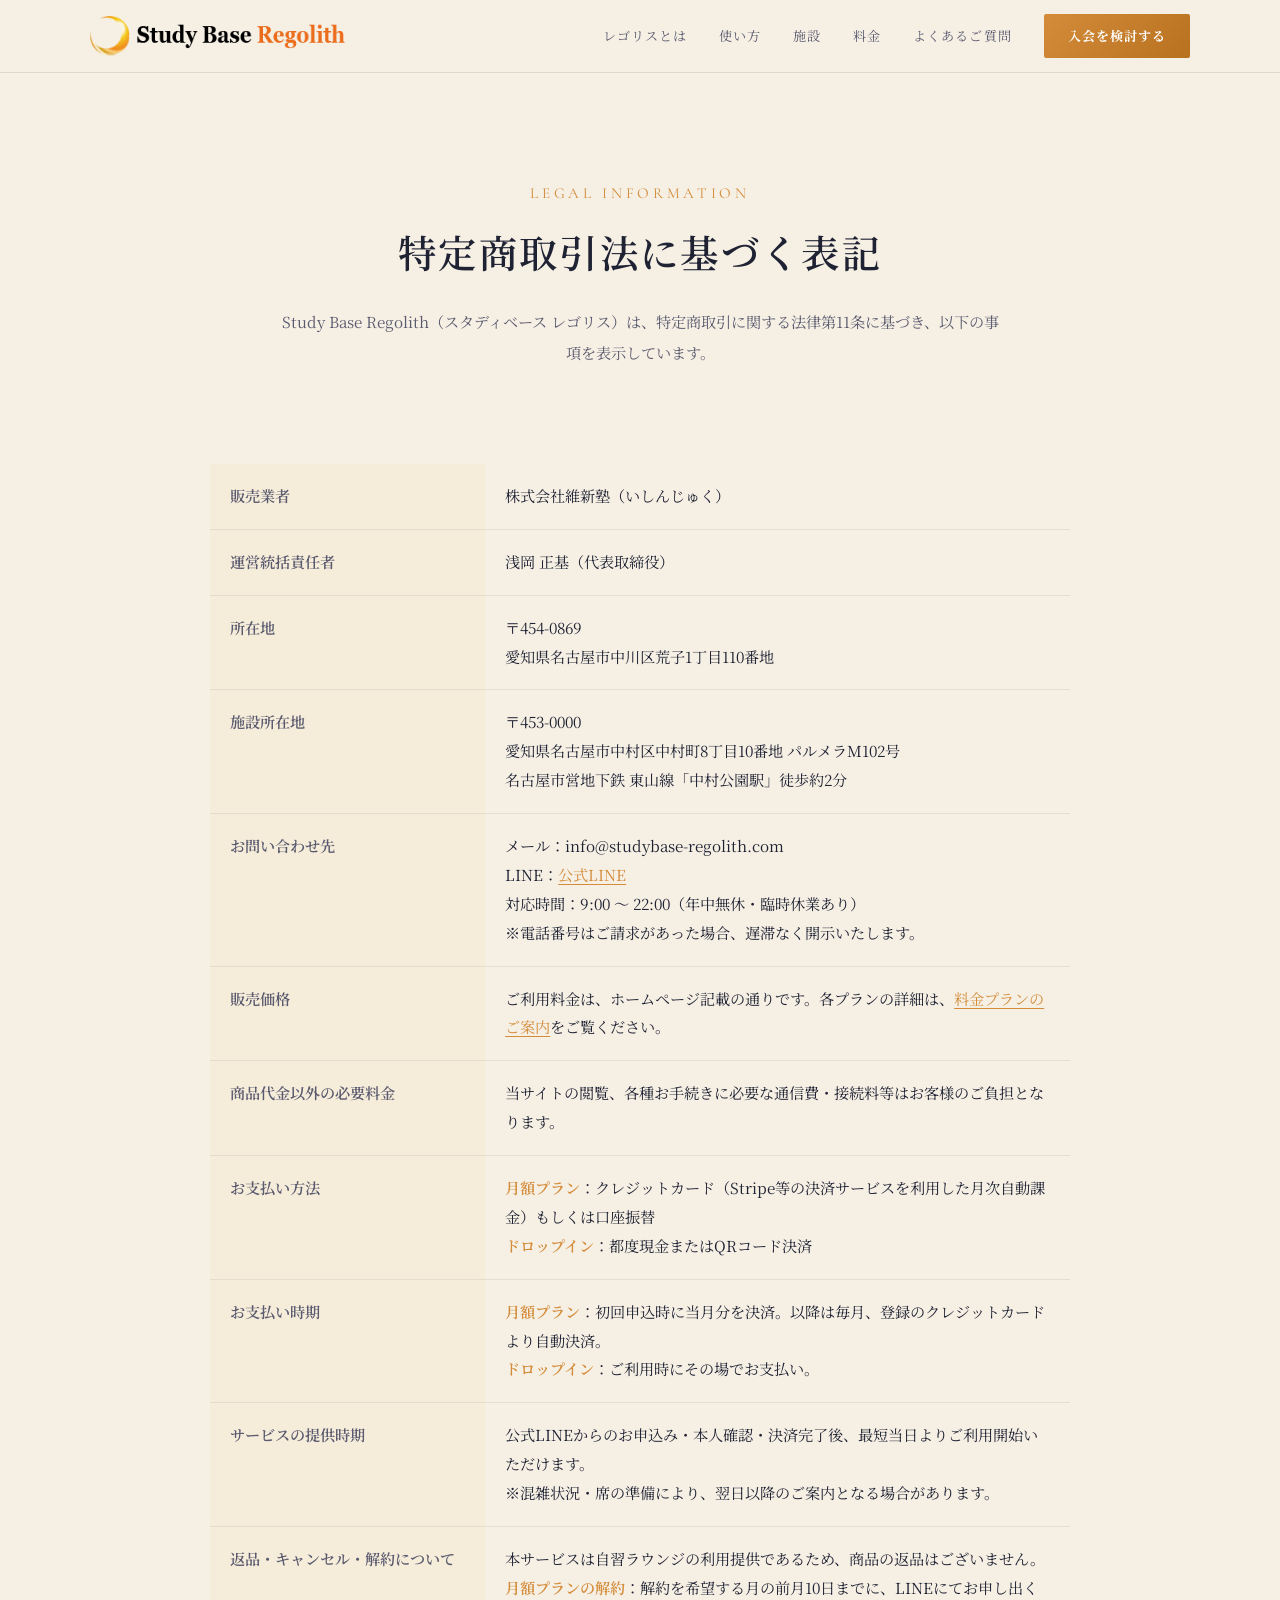
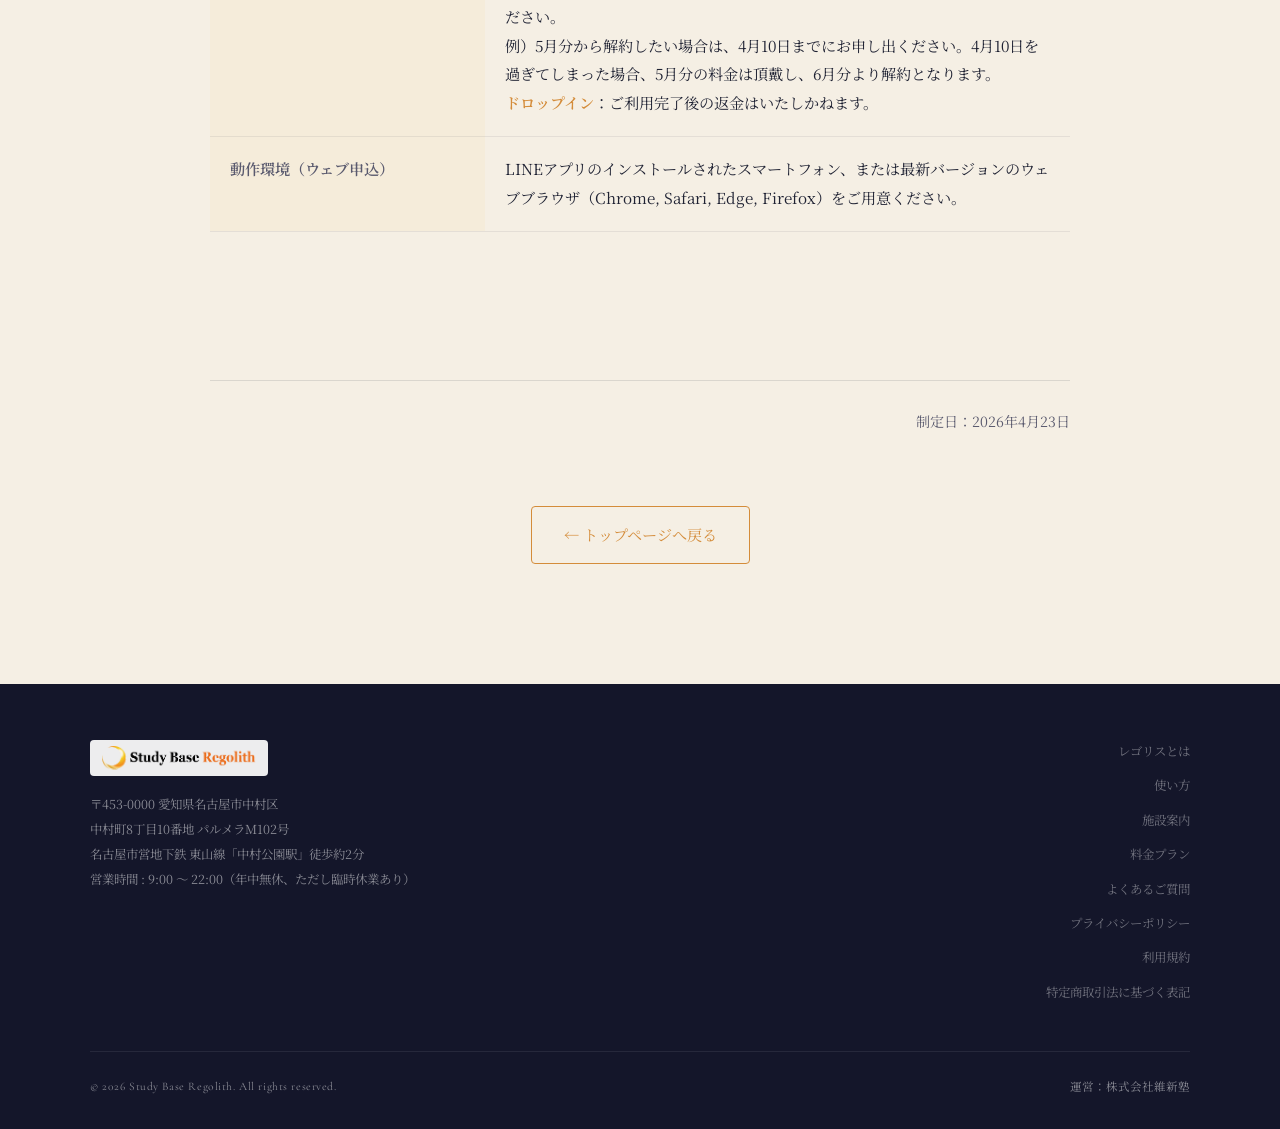
==== commit 18fca706: "法務ページ更新：Regolith表記統一・解約規定改訂・営業時間表記統一 塾長FB対応の一括更新。  【法務ページ（privacy/terms/commercial）】 - REGOLITH → Re" ====
--- a/commercial.html
+++ b/commercial.html
@@ -3,16 +3,16 @@
 <head>
   <meta charset="UTF-8">
   <meta name="viewport" content="width=device-width, initial-scale=1.0">
-  <meta name="description" content="Study Base REGOLITH（スタディベース レゴリス）の特定商取引法に基づく表記です。">
+  <meta name="description" content="Study Base Regolith（スタディベース レゴリス）の特定商取引法に基づく表記です。">
   <meta name="robots" content="noindex, nofollow">
   <link rel="canonical" href="https://studybase-regolith.com/commercial.html">
-  <title>特定商取引法に基づく表記 | Study Base REGOLITH</title>
+  <title>特定商取引法に基づく表記 | Study Base Regolith</title>
 
   <!-- OGP / SNS共有メタデータ -->
   <meta property="og:type" content="article">
-  <meta property="og:site_name" content="Study Base REGOLITH">
-  <meta property="og:title" content="特定商取引法に基づく表記 | Study Base REGOLITH">
-  <meta property="og:description" content="Study Base REGOLITH の特定商取引法に基づく表記">
+  <meta property="og:site_name" content="Study Base Regolith">
+  <meta property="og:title" content="特定商取引法に基づく表記 | Study Base Regolith">
+  <meta property="og:description" content="Study Base Regolith の特定商取引法に基づく表記">
   <meta property="og:url" content="https://studybase-regolith.com/commercial.html">
   <meta property="og:image" content="https://studybase-regolith.com/assets/ogp.jpg">
   <meta property="og:image:width" content="1200">
@@ -40,7 +40,7 @@
 <header id="header">
   <div class="container">
     <a href="index.html" class="header-logo">
-      <img src="assets/regolith-logo-header.png" alt="Study Base REGOLITH">
+      <img src="assets/regolith-logo-header.png" alt="Study Base Regolith">
     </a>
 
     <nav class="header-nav" id="headerNav">
@@ -69,7 +69,7 @@
       <span class="legal-label">LEGAL INFORMATION</span>
       <h1 class="legal-title">特定商取引法に基づく表記</h1>
       <p class="legal-lead">
-        Study Base REGOLITH（スタディベース レゴリス）は、特定商取引に関する法律第11条に基づき、以下の事項を表示しています。
+        Study Base Regolith（スタディベース レゴリス）は、特定商取引に関する法律第11条に基づき、以下の事項を表示しています。
       </p>
     </div>
 
@@ -106,11 +106,7 @@
             <tr>
               <th>販売価格</th>
               <td>
-                <strong>月額プラン（Standard）</strong>：17,600円／月（税込）<br>
-                　※オープンキャンペーン：15,400円／月（税込）先着20組限定<br>
-                <strong>ドロップイン（時間利用）</strong>：500円／時間（税込）、1日最大 1,800円（税込）<br>
-                <strong>ロッカー利用（月額プラン向けオプション）</strong>：+1,500円／月（税込）<br>
-                ※各プランの詳細は<a href="index.html#price">料金プランのご案内</a>をご覧ください。
+                ご利用料金は、ホームページ記載の通りです。各プランの詳細は、<a href="index.html#price">料金プランのご案内</a>をご覧ください。
               </td>
             </tr>
             <tr>
@@ -122,7 +118,7 @@
             <tr>
               <th>お支払い方法</th>
               <td>
-                <strong>月額プラン</strong>：クレジットカード（Stripe等の決済サービスを利用した月次自動課金）<br>
+                <strong>月額プラン</strong>：クレジットカード（Stripe等の決済サービスを利用した月次自動課金）もしくは口座振替<br>
                 <strong>ドロップイン</strong>：都度現金またはQRコード決済
               </td>
             </tr>
@@ -144,7 +140,8 @@
               <th>返品・キャンセル・解約について</th>
               <td>
                 本サービスは自習ラウンジの利用提供であるため、商品の返品はございません。<br>
-                <strong>月額プランの解約</strong>：いつでも公式LINEよりお申し出ください。解約お申し出のあった月の月末までご利用いただけます（日割り返金はございません）。翌月分以降の課金は停止いたします。<br>
+                <strong>月額プランの解約</strong>：解約を希望する月の前月10日までに、LINEにてお申し出ください。<br>
+                例）5月分から解約したい場合は、4月10日までにお申し出ください。4月10日を過ぎてしまった場合、5月分の料金は頂戴し、6月分より解約となります。<br>
                 <strong>ドロップイン</strong>：ご利用完了後の返金はいたしかねます。
               </td>
             </tr>
@@ -178,13 +175,13 @@
   <div class="container">
     <div class="footer-inner">
       <div>
-        <img src="assets/regolith-logo-header.png" alt="Study Base REGOLITH" class="footer-logo" style="height:36px; margin-bottom:16px; background:rgba(255,255,255,0.92); padding:6px 12px; border-radius:4px;">
+        <img src="assets/regolith-logo-header.png" alt="Study Base Regolith" class="footer-logo" style="height:36px; margin-bottom:16px; background:rgba(255,255,255,0.92); padding:6px 12px; border-radius:4px;">
         <address class="footer-address" style="font-style:normal;">
           <!-- TODO: 〒453-0000 は仮。塾長に正確な郵便番号を確認の上更新 -->
           〒453-0000 愛知県名古屋市中村区<br>
           中村町8丁目10番地 パルメラM102号<br>
           名古屋市営地下鉄 東山線「中村公園駅」徒歩約2分<br>
-          営業時間 : 9:00 〜 22:00（年中無休）
+          営業時間 : 9:00 〜 22:00（年中無休、ただし臨時休業あり）
         </address>
       </div>
 
@@ -201,7 +198,7 @@
     </div>
 
     <div class="footer-bottom">
-      <span class="footer-copy">&copy; 2026 Study Base REGOLITH. All rights reserved.</span>
+      <span class="footer-copy">&copy; 2026 Study Base Regolith. All rights reserved.</span>
       <span>運営：株式会社維新塾</span>
     </div>
   </div>
--- a/style.css
+++ b/style.css
@@ -194,6 +194,8 @@
 .header-cta {
   padding: 10px 24px !important;
   font-size: 0.82rem !important;
+  color: var(--white) !important;
+  font-weight: 700 !important;
 }
 
 .hamburger {
@@ -927,19 +929,29 @@
 .price-strike-value {
   position: relative;
   display: inline-block;
-  text-decoration: line-through;
-  text-decoration-color: var(--accent-deep);
-  text-decoration-thickness: 2px;
   color: var(--text-light);
 }
+.price-strike-value::after {
+  content: '';
+  position: absolute;
+  left: 0;
+  right: 0;
+  top: 50%;
+  height: 2px;
+  background: var(--accent-deep);
+  transform: translateY(-50%);
+  pointer-events: none;
+}
 .price-strike-num {
   font-family: var(--font-serif-en);
   font-size: 1.6rem;
   font-weight: 600;
+  text-decoration: none;
 }
 .price-strike-unit {
   font-size: 0.75rem;
   margin-left: 2px;
+  text-decoration: none;
 }
 .price-strike-tax {
   font-size: 0.68rem;
@@ -1302,6 +1314,140 @@
   margin-top: 16px;
 }
 .instagram-link:hover { opacity: 0.7; }
+
+/* ============================================================
+   GROUP / 学びの家族
+   横並びコンパクトカード。レゴリスの「余白の品」を保ったまま、
+   グループ事業を控えめに案内する小型カード設計。
+   ============================================================ */
+#group {
+  padding: var(--section-py) 0;
+  background: var(--bg-base);
+  border-top: 1px solid var(--border);
+}
+
+.group-cards {
+  display: grid;
+  grid-template-columns: repeat(2, 1fr);
+  gap: 20px;
+  margin-top: 48px;
+  max-width: 760px;
+  margin-left: auto;
+  margin-right: auto;
+}
+
+.group-card {
+  position: relative;
+  display: flex;
+  flex-direction: row;
+  align-items: stretch;
+  background: var(--white);
+  border: 1px solid var(--border);
+  border-radius: var(--radius-lg);
+  box-shadow: var(--shadow);
+  overflow: hidden;
+  transition: var(--transition);
+  text-decoration: none;
+  color: inherit;
+  min-height: 150px;
+}
+.group-card::before {
+  content: '';
+  position: absolute;
+  top: 0; left: 0;
+  width: 100%;
+  height: 2px;
+  background: linear-gradient(90deg, var(--accent-orange), var(--accent-yellow));
+  opacity: 0;
+  transition: var(--transition);
+  z-index: 1;
+}
+.group-card:hover {
+  transform: translateY(-3px);
+  box-shadow: var(--shadow-lg);
+  border-color: var(--accent-yellow);
+}
+.group-card:hover::before { opacity: 1; }
+
+.group-card-banner {
+  flex: 0 0 130px;
+  background: var(--bg-section);
+  padding: 14px;
+  border-right: 1px solid var(--border);
+  display: flex;
+  align-items: center;
+  justify-content: center;
+}
+.group-card-banner img {
+  width: auto;
+  height: auto;
+  max-width: 100%;
+  max-height: 80px;
+  object-fit: contain;
+  display: block;
+}
+
+.group-card-body {
+  padding: 18px 22px;
+  display: flex;
+  flex-direction: column;
+  gap: 4px;
+  flex: 1;
+  min-width: 0;
+}
+
+.group-card-tagline {
+  font-family: var(--font-serif-en);
+  font-size: 0.62rem;
+  letter-spacing: 0.18em;
+  text-transform: uppercase;
+  color: var(--accent-orange);
+}
+
+.group-card-title {
+  font-family: var(--font-serif-jp);
+  font-size: 1rem;
+  font-weight: 600;
+  color: var(--text-main);
+  letter-spacing: 0.04em;
+  margin-bottom: 2px;
+}
+
+.group-card-desc {
+  font-size: 0.74rem;
+  color: var(--text-sub);
+  line-height: 1.7;
+}
+.group-card-desc small {
+  display: inline-block;
+  margin-top: 4px;
+  font-size: 0.62rem;
+  letter-spacing: 0.06em;
+  color: var(--text-light);
+}
+
+.group-card-link {
+  margin-top: auto;
+  padding-top: 8px;
+  font-family: var(--font-serif-en);
+  font-size: 0.72rem;
+  letter-spacing: 0.08em;
+  color: var(--accent-deep);
+  font-weight: 600;
+  transition: var(--transition);
+}
+.group-card:hover .group-card-link {
+  color: var(--accent-orange);
+  letter-spacing: 0.14em;
+}
+
+@media (max-width: 700px) {
+  .group-cards { grid-template-columns: 1fr; gap: 16px; max-width: 420px; }
+  .group-card { min-height: 130px; }
+  .group-card-banner { flex: 0 0 110px; padding: 12px; }
+  .group-card-banner img { max-height: 70px; }
+  .group-card-body { padding: 16px 18px; }
+}
 
 /* ============================================================
    CTA BANNER  ※オレンジ×ベージュで温かみのある仕上げ
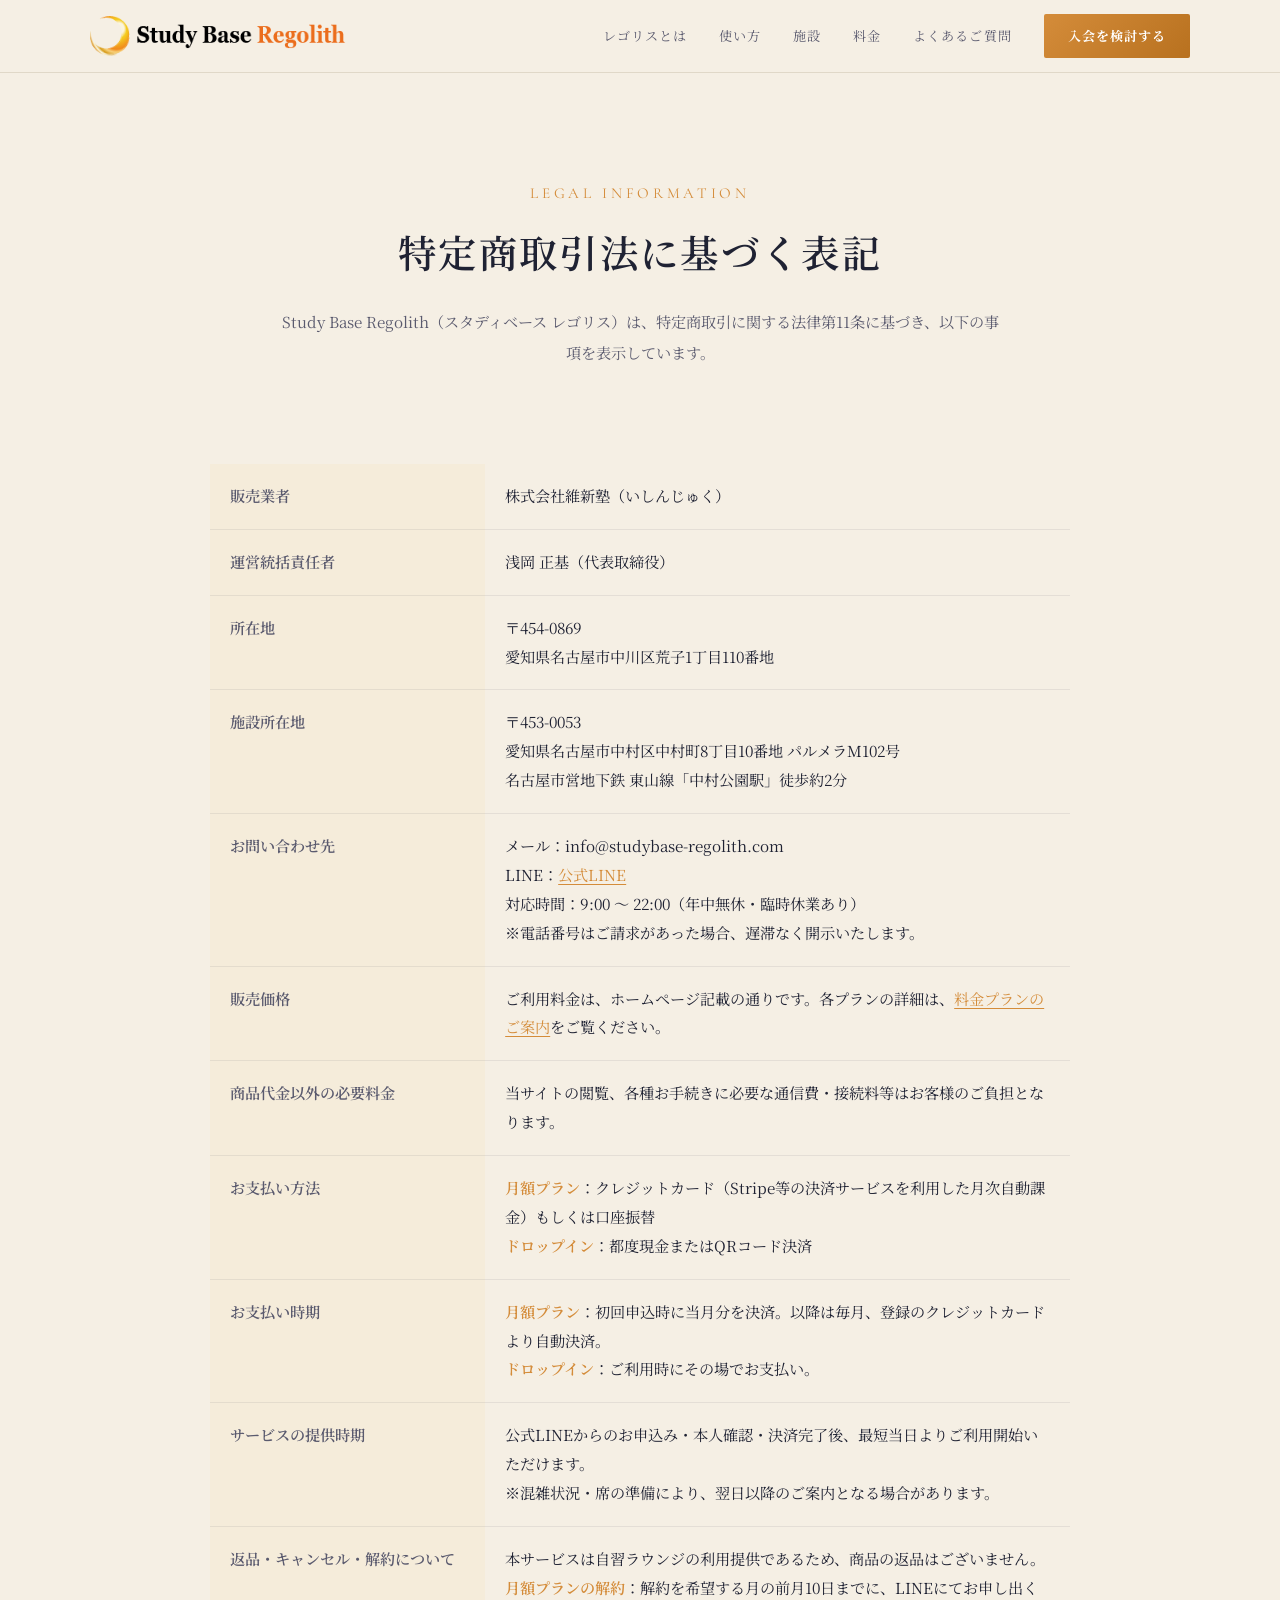
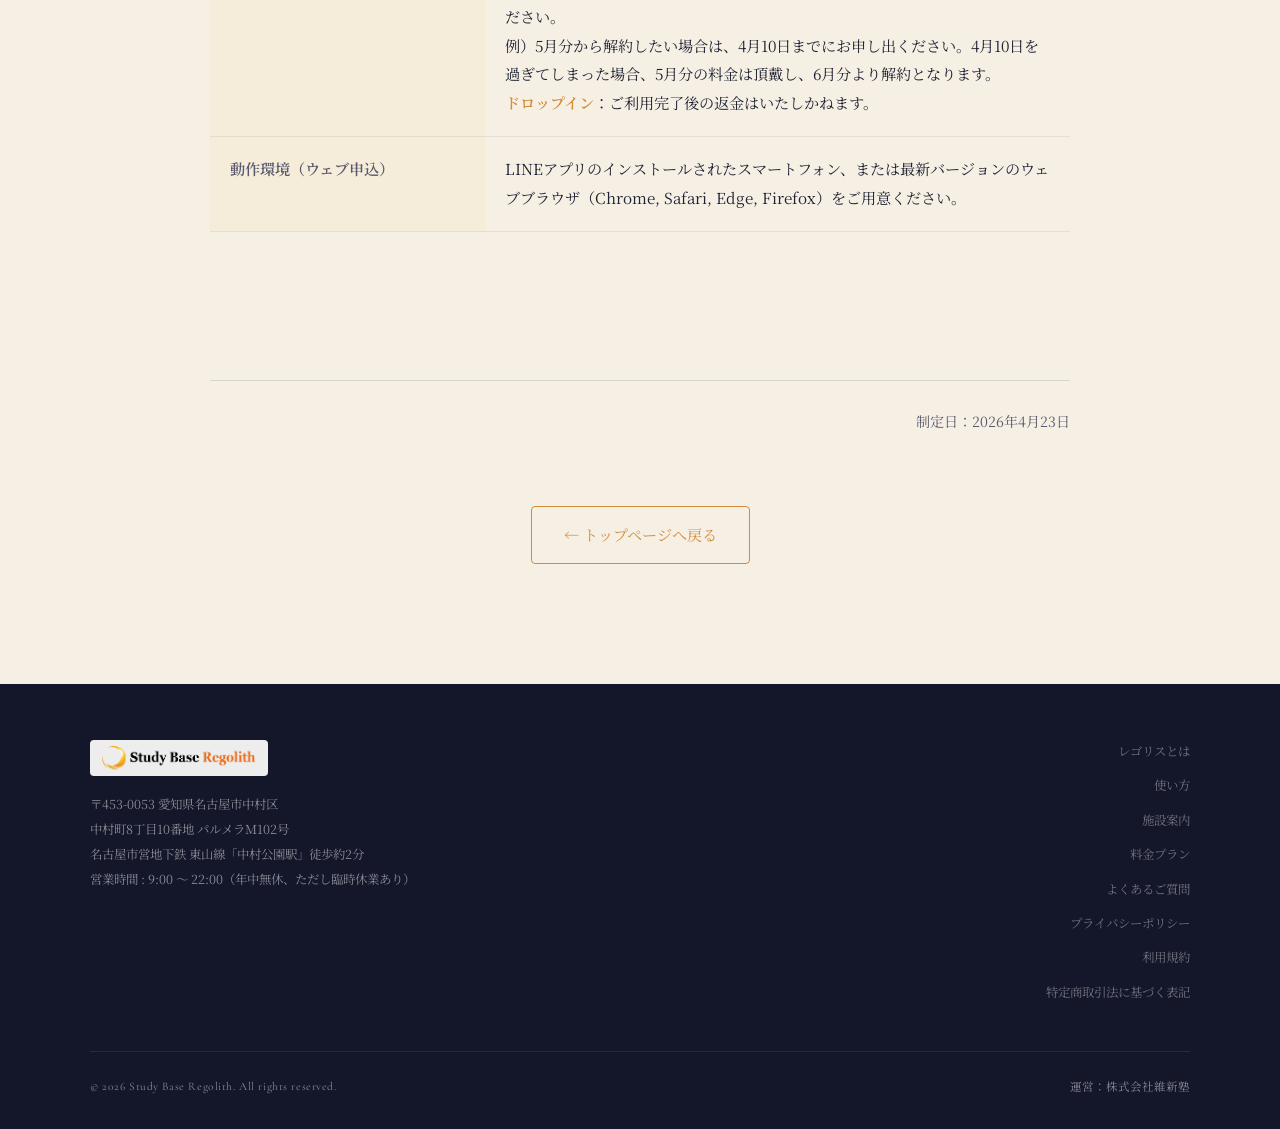
==== commit 74dcc17c: "Regolith表記をサイト全体に統一（OGP/title/twitter等含む） LINE等のSNSプレビューでREGOLITH（大文字）が表示される問題を解消。 index.htmlのOGP/ti" ====
--- a/commercial.html
+++ b/commercial.html
@@ -91,8 +91,7 @@
             </tr>
             <tr>
               <th>施設所在地</th>
-              <!-- TODO: 〒453-0000 は仮。塾長に正確な郵便番号を確認の上更新 -->
-              <td>〒453-0000<br>愛知県名古屋市中村区中村町8丁目10番地 パルメラM102号<br>名古屋市営地下鉄 東山線「中村公園駅」徒歩約2分</td>
+              <td>〒453-0053<br>愛知県名古屋市中村区中村町8丁目10番地 パルメラM102号<br>名古屋市営地下鉄 東山線「中村公園駅」徒歩約2分</td>
             </tr>
             <tr>
               <th>お問い合わせ先</th>
@@ -177,8 +176,7 @@
       <div>
         <img src="assets/regolith-logo-header.png" alt="Study Base Regolith" class="footer-logo" style="height:36px; margin-bottom:16px; background:rgba(255,255,255,0.92); padding:6px 12px; border-radius:4px;">
         <address class="footer-address" style="font-style:normal;">
-          <!-- TODO: 〒453-0000 は仮。塾長に正確な郵便番号を確認の上更新 -->
-          〒453-0000 愛知県名古屋市中村区<br>
+          〒453-0053 愛知県名古屋市中村区<br>
           中村町8丁目10番地 パルメラM102号<br>
           名古屋市営地下鉄 東山線「中村公園駅」徒歩約2分<br>
           営業時間 : 9:00 〜 22:00（年中無休、ただし臨時休業あり）
--- a/style.css
+++ b/style.css
@@ -1,5 +1,5 @@
 /* ============================================================
-   Study Base REGOLITH — style.css
+   Study Base Regolith — style.css
    Design: 静謐・知性・余白 / 月の砂モチーフ
    Color: Beige × Gold × Orange × Dark Navy
    Font:  Noto Serif JP + Cormorant Garamond
@@ -929,6 +929,7 @@
 .price-strike-value {
   position: relative;
   display: inline-block;
+  width: fit-content;
   color: var(--text-light);
 }
 .price-strike-value::after {
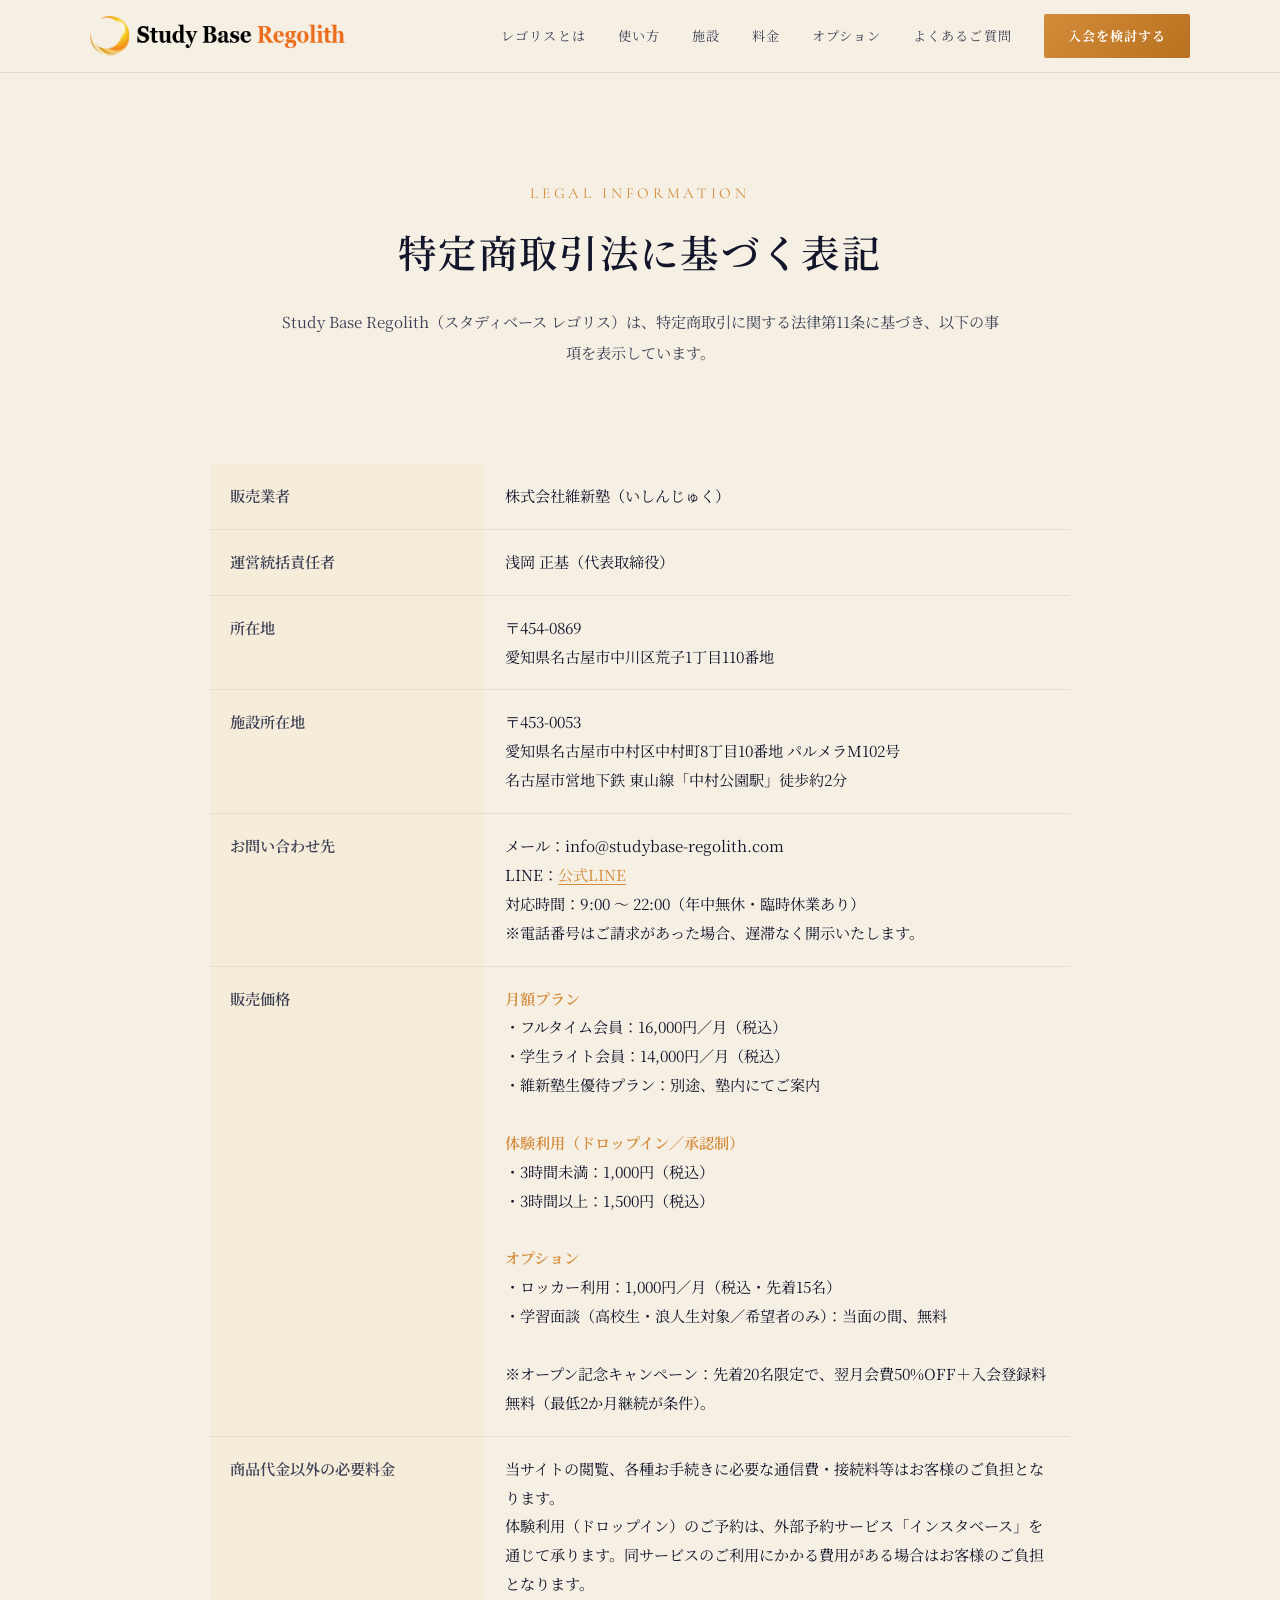
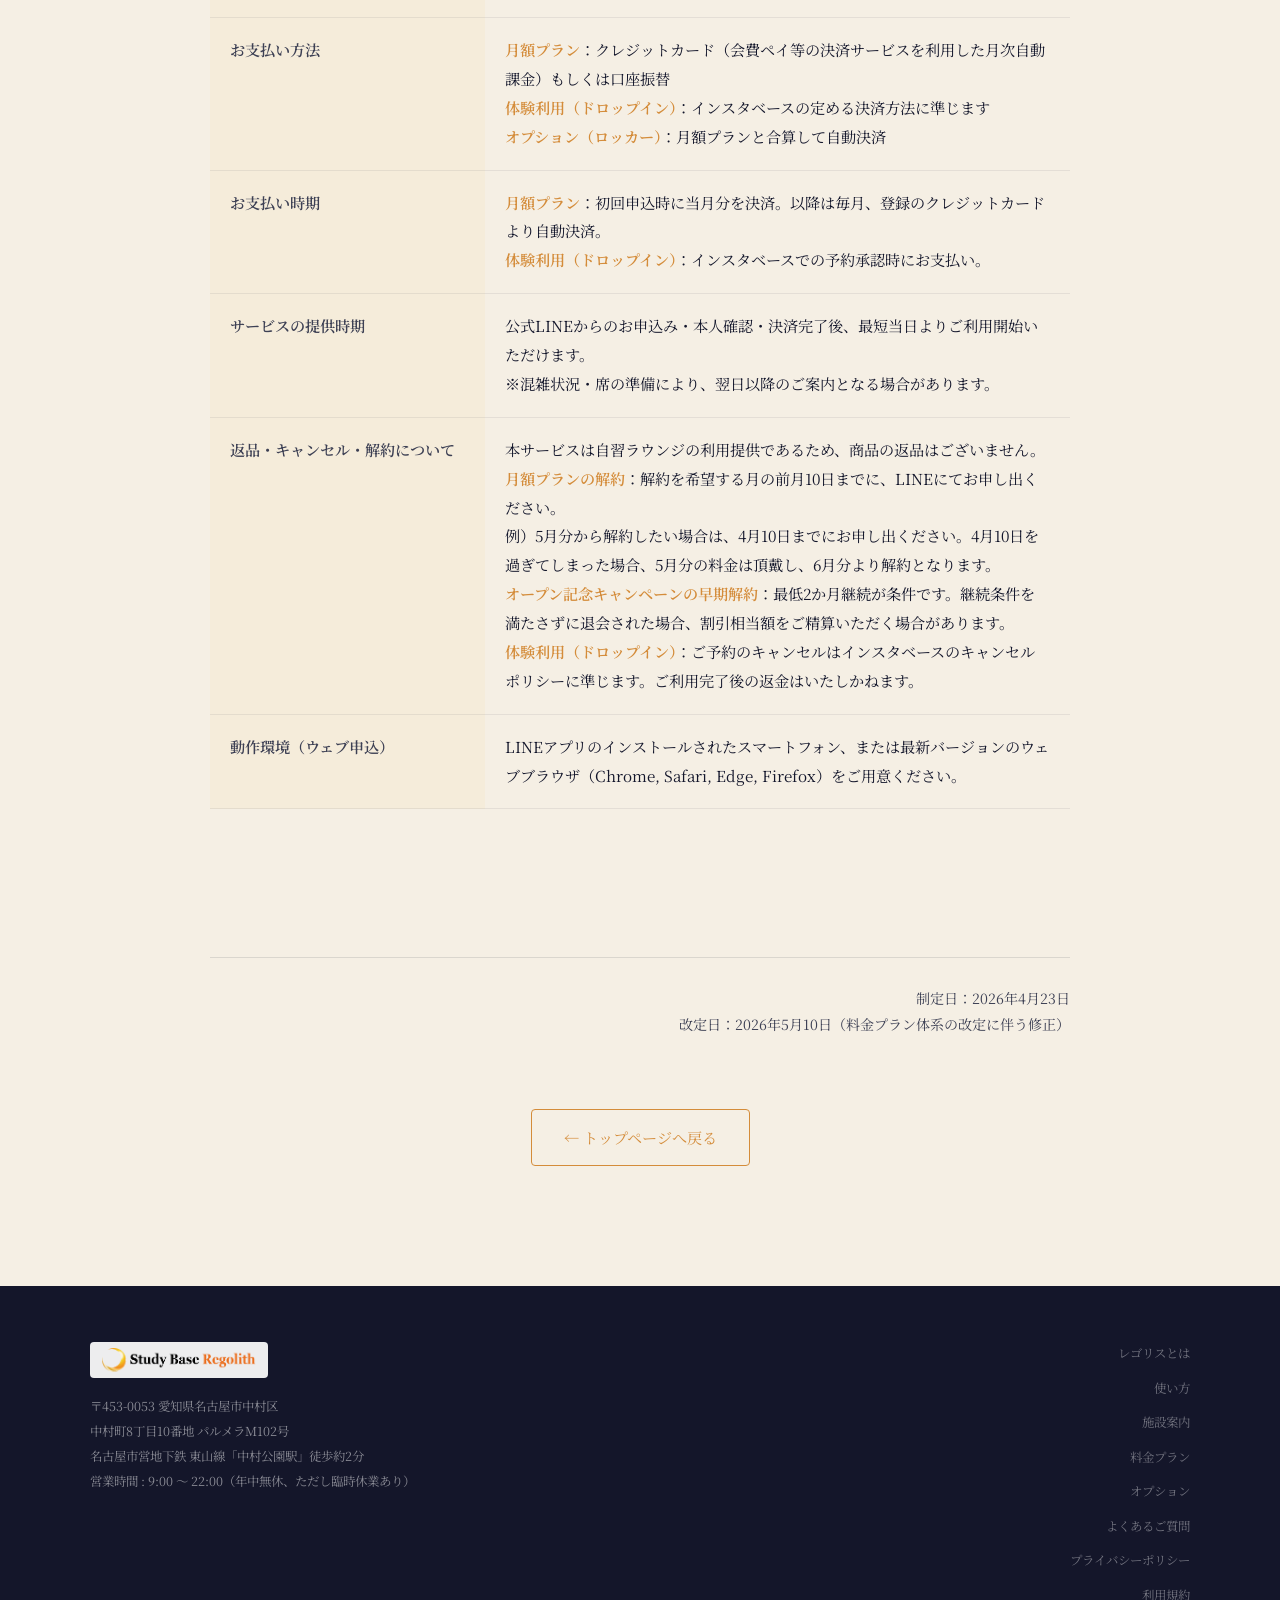
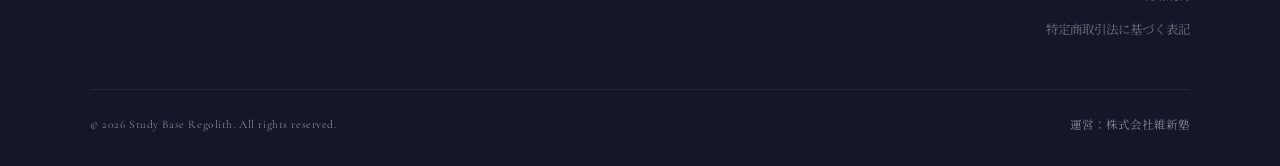
==== commit 30198dc5: "料金プラン体系の全面改定とInstagram/OGP画像の差し替え ■ 料金プラン - 月額プランをフルタイム会員（16,000円）と学生ライト会員（14,000円）の2種に分割 - 維新塾生優待を控" ====
--- a/commercial.html
+++ b/commercial.html
@@ -48,6 +48,7 @@
       <a href="index.html#how-to-use">使い方</a>
       <a href="index.html#facility">施設</a>
       <a href="index.html#price">料金</a>
+      <a href="index.html#option">オプション</a>
       <a href="index.html#faq">よくあるご質問</a>
       <a href="index.html#cta" class="btn btn-primary header-cta">入会を検討する</a>
     </nav>
@@ -105,27 +106,42 @@
             <tr>
               <th>販売価格</th>
               <td>
-                ご利用料金は、ホームページ記載の通りです。各プランの詳細は、<a href="index.html#price">料金プランのご案内</a>をご覧ください。
+                <strong>月額プラン</strong><br>
+                ・フルタイム会員：16,000円／月（税込）<br>
+                ・学生ライト会員：14,000円／月（税込）<br>
+                ・維新塾生優待プラン：別途、塾内にてご案内<br>
+                <br>
+                <strong>体験利用（ドロップイン／承認制）</strong><br>
+                ・3時間未満：1,000円（税込）<br>
+                ・3時間以上：1,500円（税込）<br>
+                <br>
+                <strong>オプション</strong><br>
+                ・ロッカー利用：1,000円／月（税込・先着15名）<br>
+                ・学習面談（高校生・浪人生対象／希望者のみ）：当面の間、無料<br>
+                <br>
+                ※オープン記念キャンペーン：先着20名限定で、翌月会費50%OFF＋入会登録料無料（最低2か月継続が条件）。
               </td>
             </tr>
             <tr>
               <th>商品代金以外の必要料金</th>
               <td>
-                当サイトの閲覧、各種お手続きに必要な通信費・接続料等はお客様のご負担となります。
+                当サイトの閲覧、各種お手続きに必要な通信費・接続料等はお客様のご負担となります。<br>
+                体験利用（ドロップイン）のご予約は、外部予約サービス「インスタベース」を通じて承ります。同サービスのご利用にかかる費用がある場合はお客様のご負担となります。
               </td>
             </tr>
             <tr>
               <th>お支払い方法</th>
               <td>
-                <strong>月額プラン</strong>：クレジットカード（Stripe等の決済サービスを利用した月次自動課金）もしくは口座振替<br>
-                <strong>ドロップイン</strong>：都度現金またはQRコード決済
+                <strong>月額プラン</strong>：クレジットカード（会費ペイ等の決済サービスを利用した月次自動課金）もしくは口座振替<br>
+                <strong>体験利用（ドロップイン）</strong>：インスタベースの定める決済方法に準じます<br>
+                <strong>オプション（ロッカー）</strong>：月額プランと合算して自動決済
               </td>
             </tr>
             <tr>
               <th>お支払い時期</th>
               <td>
                 <strong>月額プラン</strong>：初回申込時に当月分を決済。以降は毎月、登録のクレジットカードより自動決済。<br>
-                <strong>ドロップイン</strong>：ご利用時にその場でお支払い。
+                <strong>体験利用（ドロップイン）</strong>：インスタベースでの予約承認時にお支払い。
               </td>
             </tr>
             <tr>
@@ -141,7 +157,8 @@
                 本サービスは自習ラウンジの利用提供であるため、商品の返品はございません。<br>
                 <strong>月額プランの解約</strong>：解約を希望する月の前月10日までに、LINEにてお申し出ください。<br>
                 例）5月分から解約したい場合は、4月10日までにお申し出ください。4月10日を過ぎてしまった場合、5月分の料金は頂戴し、6月分より解約となります。<br>
-                <strong>ドロップイン</strong>：ご利用完了後の返金はいたしかねます。
+                <strong>オープン記念キャンペーンの早期解約</strong>：最低2か月継続が条件です。継続条件を満たさずに退会された場合、割引相当額をご精算いただく場合があります。<br>
+                <strong>体験利用（ドロップイン）</strong>：ご予約のキャンセルはインスタベースのキャンセルポリシーに準じます。ご利用完了後の返金はいたしかねます。
               </td>
             </tr>
             <tr>
@@ -156,7 +173,8 @@
     </section>
 
     <div class="legal-meta">
-      制定日：2026年4月23日
+      制定日：2026年4月23日<br>
+      改定日：2026年5月10日（料金プラン体系の改定に伴う修正）
     </div>
 
     <div style="text-align:center;">
@@ -188,6 +206,7 @@
         <a href="index.html#how-to-use">使い方</a>
         <a href="index.html#facility">施設案内</a>
         <a href="index.html#price">料金プラン</a>
+        <a href="index.html#option">オプション</a>
         <a href="index.html#faq">よくあるご質問</a>
         <a href="privacy.html">プライバシーポリシー</a>
         <a href="terms.html">利用規約</a>
--- a/style.css
+++ b/style.css
@@ -14,9 +14,9 @@
   --accent-yellow:#E8C766;
   --accent-orange:#D48C3A;
   --accent-deep:  #B8711F;
-  --text-main:    #1F2233;
-  --text-sub:     #5A5A6E;
-  --text-light:   #9A9AB0;
+  --text-main:    #13162B;
+  --text-sub:     #3D4054;
+  --text-light:   #6F7286;
   --border:       #E0D8C8;
   --white:        #FFFFFF;
 
@@ -1022,6 +1022,230 @@
   .price-arrow { transform: rotate(90deg); }
 }
 
+/* ---- 月額カード：対象者バッジ ---- */
+.price-target {
+  display: inline-block;
+  font-size: 0.74rem;
+  letter-spacing: 0.06em;
+  color: var(--text-sub);
+  background: var(--bg-section);
+  border: 1px solid var(--border);
+  padding: 4px 12px;
+  border-radius: 999px;
+  margin-bottom: 22px;
+}
+
+/* ---- オープンキャンペーン共通バナー ---- */
+.campaign-banner {
+  margin-top: 36px;
+  margin-bottom: 28px;
+  padding: 22px 28px;
+  border-radius: var(--radius-lg);
+  background: linear-gradient(135deg, #FFF5E0 0%, #FDE8B5 60%, #F6D78A 100%);
+  border: 1.5px solid var(--accent-orange);
+  box-shadow: 0 8px 22px rgba(212,140,58,0.18);
+  display: flex;
+  flex-direction: column;
+  align-items: center;
+  gap: 8px;
+  text-align: center;
+}
+.campaign-banner-label {
+  font-size: 0.74rem;
+  font-weight: 600;
+  letter-spacing: 0.18em;
+  color: var(--accent-deep);
+  text-transform: uppercase;
+}
+.campaign-banner-headline {
+  font-size: 1.05rem;
+  color: var(--text-main);
+  line-height: 1.7;
+}
+.campaign-banner-headline strong {
+  color: var(--accent-deep);
+  font-weight: 700;
+  font-size: 1.15rem;
+  margin: 0 2px;
+}
+.campaign-banner-note {
+  font-size: 0.72rem;
+  color: var(--text-sub);
+  letter-spacing: 0.04em;
+}
+.campaign-banner-prices {
+  display: flex;
+  flex-direction: column;
+  gap: 8px;
+  margin: 6px 0 4px;
+  padding: 12px 18px;
+  background: rgba(255,255,255,0.55);
+  border-radius: 8px;
+  border: 1px dashed rgba(168,99,33,0.35);
+}
+.campaign-banner-price-row {
+  display: flex;
+  align-items: baseline;
+  justify-content: center;
+  flex-wrap: wrap;
+  gap: 8px;
+  font-size: 0.92rem;
+  color: var(--text-main);
+}
+.campaign-banner-plan {
+  font-size: 0.78rem;
+  font-weight: 600;
+  letter-spacing: 0.04em;
+  color: var(--text-sub);
+  min-width: 7em;
+  text-align: right;
+}
+.campaign-banner-before {
+  text-decoration: line-through;
+  text-decoration-color: var(--accent-deep);
+  color: var(--text-light);
+  font-size: 0.92rem;
+}
+.campaign-banner-arrow {
+  color: var(--accent-orange);
+  font-family: var(--font-serif-en);
+  font-weight: 600;
+}
+.campaign-banner-after {
+  color: var(--accent-deep);
+  font-size: 1.05rem;
+}
+.campaign-banner-after strong {
+  font-family: var(--font-serif-en);
+  font-size: 1.4rem;
+  font-weight: 700;
+  margin-right: 1px;
+}
+.campaign-banner-when {
+  font-size: 0.74rem;
+  color: var(--text-sub);
+  letter-spacing: 0.04em;
+}
+@media (max-width: 640px) {
+  .campaign-banner-plan { min-width: auto; text-align: center; width: 100%; }
+}
+
+/* ---- 維新塾生 優待制度（控えめ表記） ---- */
+.price-juku-notice {
+  margin-top: 28px;
+  padding: 18px 24px;
+  background: var(--bg-section);
+  border-left: 3px solid var(--accent-deep);
+  border-radius: 4px;
+  display: flex;
+  align-items: flex-start;
+  gap: 14px;
+  max-width: 720px;
+  margin-left: auto;
+  margin-right: auto;
+}
+.price-juku-icon {
+  font-size: 1rem;
+  color: var(--accent-deep);
+  line-height: 1.6;
+  flex-shrink: 0;
+}
+.price-juku-notice p {
+  font-size: 0.85rem;
+  color: var(--text-sub);
+  line-height: 1.8;
+  margin: 0;
+}
+.price-juku-notice strong {
+  color: var(--text-main);
+  font-weight: 600;
+  margin-right: 4px;
+}
+
+/* ---- 体験利用（ドロップイン）ブロック ---- */
+.price-trial-block {
+  margin-top: 56px;
+  padding: 36px 32px;
+  border-radius: var(--radius-lg);
+  background: var(--white);
+  border: 1px solid var(--border);
+  box-shadow: var(--shadow);
+}
+.price-trial-head {
+  text-align: center;
+  margin-bottom: 28px;
+}
+.price-trial-label {
+  font-family: var(--font-serif-en);
+  font-size: 0.75rem;
+  letter-spacing: 0.2em;
+  text-transform: uppercase;
+  color: var(--accent-orange);
+  display: block;
+  margin-bottom: 6px;
+}
+.price-trial-title {
+  font-size: 1.25rem;
+  font-weight: 600;
+  color: var(--text-main);
+  margin: 0 0 12px;
+}
+.price-trial-lead {
+  font-size: 0.86rem;
+  color: var(--text-sub);
+  line-height: 1.85;
+  margin: 0;
+}
+.price-trial-cards {
+  display: grid;
+  grid-template-columns: 1fr 1fr;
+  gap: 20px;
+  max-width: 640px;
+  margin: 0 auto;
+}
+.price-trial-card {
+  padding: 22px 18px;
+  border-radius: var(--radius);
+  background: var(--bg-section);
+  border: 1px solid var(--border);
+  display: flex;
+  flex-direction: column;
+  align-items: center;
+  gap: 6px;
+  text-align: center;
+}
+.price-trial-card-label {
+  font-size: 0.78rem;
+  font-weight: 600;
+  letter-spacing: 0.06em;
+  color: var(--text-main);
+}
+.price-trial-card-price {
+  font-size: 0.95rem;
+  color: var(--text-sub);
+}
+.price-trial-card-price span {
+  font-family: var(--font-serif-en);
+  font-size: 2rem;
+  font-weight: 600;
+  color: var(--accent-deep);
+  margin-right: 2px;
+}
+.price-trial-card-note {
+  font-size: 0.7rem;
+  color: var(--text-light);
+}
+.price-trial-rule {
+  margin-top: 22px;
+  font-size: 0.74rem;
+  color: var(--text-light);
+  text-align: center;
+  line-height: 1.85;
+}
+@media (max-width: 720px) {
+  .price-trial-cards { grid-template-columns: 1fr; }
+}
+
 /* ============================================================
    DROP-IN USE CASES
    ============================================================ */
@@ -1137,6 +1361,206 @@
   .price-cards.price-cards-2 { grid-template-columns: 1fr; }
 }
 
+/* ---- FLOW（旧dropin-use再利用） ---- */
+.flow-route {
+  margin-top: 48px;
+  padding: 32px 28px;
+  background: var(--white);
+  border: 1px solid var(--border);
+  border-radius: var(--radius-lg);
+  box-shadow: var(--shadow);
+}
+.flow-route-secondary {
+  margin-top: 28px;
+  background: var(--bg-section);
+  box-shadow: none;
+}
+.flow-route-label {
+  display: inline-block;
+  font-family: var(--font-serif-en);
+  font-size: 0.72rem;
+  letter-spacing: 0.18em;
+  text-transform: uppercase;
+  color: var(--accent-orange);
+  background: rgba(212,140,58,0.08);
+  border: 1px solid rgba(212,140,58,0.35);
+  padding: 4px 14px;
+  border-radius: 999px;
+  margin-bottom: 14px;
+}
+.flow-route-title {
+  font-size: 1.1rem;
+  font-weight: 600;
+  color: var(--text-main);
+  margin: 0 0 24px;
+  line-height: 1.6;
+}
+.flow-steps {
+  list-style: none;
+  padding: 0;
+  margin: 0;
+  display: grid;
+  grid-template-columns: repeat(5, 1fr);
+  gap: 12px;
+  counter-reset: flow;
+}
+.flow-steps.flow-steps-short {
+  grid-template-columns: repeat(3, 1fr);
+}
+.flow-step {
+  position: relative;
+  padding: 18px 14px;
+  background: var(--bg-section);
+  border-radius: var(--radius);
+  border: 1px solid var(--border);
+  display: flex;
+  flex-direction: column;
+  gap: 6px;
+}
+/* カード間の矢印（▶）：最後のカード以外に表示 */
+.flow-step:not(:last-child)::after {
+  content: '';
+  position: absolute;
+  top: 50%;
+  right: -10px;
+  transform: translateY(-50%);
+  width: 0;
+  height: 0;
+  border-style: solid;
+  border-width: 7px 0 7px 9px;
+  border-color: transparent transparent transparent rgba(212,140,58,0.45);
+  z-index: 2;
+  pointer-events: none;
+}
+.flow-route-secondary .flow-step {
+  background: var(--white);
+}
+.flow-step-final {
+  background: linear-gradient(135deg, #FFF5E0 0%, #FDE8B5 100%);
+  border-color: var(--accent-orange);
+}
+.flow-step-num {
+  font-family: var(--font-serif-en);
+  font-size: 0.78rem;
+  font-weight: 600;
+  letter-spacing: 0.16em;
+  color: var(--accent-deep);
+}
+.flow-step-title {
+  font-size: 0.9rem;
+  font-weight: 600;
+  color: var(--text-main);
+  line-height: 1.55;
+}
+.flow-step-desc {
+  font-size: 0.74rem;
+  color: var(--text-sub);
+  line-height: 1.7;
+}
+@media (max-width: 900px) {
+  .flow-steps,
+  .flow-steps.flow-steps-short {
+    grid-template-columns: 1fr;
+  }
+  /* 縦並び時：右向き三角→下向き三角に切替 */
+  .flow-step:not(:last-child)::after {
+    top: auto;
+    bottom: -12px;
+    right: 50%;
+    transform: translateX(50%);
+    border-width: 9px 7px 0 7px;
+    border-color: rgba(212,140,58,0.45) transparent transparent transparent;
+  }
+}
+
+/* ============================================================
+   OPTION
+   ============================================================ */
+#option {
+  padding: var(--section-py) 0;
+  background: var(--bg-section);
+}
+.option-cards {
+  display: grid;
+  grid-template-columns: repeat(2, 1fr);
+  gap: 28px;
+  margin-top: 48px;
+  max-width: 960px;
+  margin-left: auto;
+  margin-right: auto;
+}
+.option-card {
+  padding: 36px 32px;
+  background: var(--white);
+  border: 1px solid var(--border);
+  border-radius: var(--radius-lg);
+  box-shadow: var(--shadow);
+  display: flex;
+  flex-direction: column;
+  gap: 14px;
+  transition: var(--transition);
+}
+.option-card:hover {
+  transform: translateY(-3px);
+  box-shadow: var(--shadow-lg);
+}
+.option-card-label {
+  font-family: var(--font-serif-en);
+  font-size: 0.72rem;
+  letter-spacing: 0.18em;
+  text-transform: uppercase;
+  color: var(--accent-orange);
+  display: block;
+  margin-bottom: 4px;
+}
+.option-card-title {
+  font-size: 1.15rem;
+  font-weight: 600;
+  color: var(--text-main);
+  margin: 0;
+}
+.option-card-amount {
+  display: flex;
+  align-items: baseline;
+  gap: 6px;
+  margin-top: 4px;
+}
+.option-card-num {
+  font-family: var(--font-serif-en);
+  font-size: 2.4rem;
+  font-weight: 600;
+  color: var(--text-main);
+  line-height: 1;
+}
+.option-card-num-free {
+  color: var(--accent-deep);
+  font-size: 2rem;
+}
+.option-card-unit {
+  font-size: 0.82rem;
+  color: var(--text-sub);
+}
+.option-card-limit {
+  display: inline-block;
+  font-size: 0.74rem;
+  color: var(--accent-deep);
+  background: rgba(212,140,58,0.08);
+  border: 1px solid rgba(212,140,58,0.3);
+  padding: 4px 12px;
+  border-radius: 999px;
+  margin: 0;
+  align-self: flex-start;
+}
+.option-card-desc {
+  font-size: 0.86rem;
+  color: var(--text-sub);
+  line-height: 1.9;
+  margin: 0;
+}
+@media (max-width: 720px) {
+  .option-cards { grid-template-columns: 1fr; }
+}
+
 /* ============================================================
    STEP
    ============================================================ */
@@ -1295,26 +1719,170 @@
   background: var(--bg-section);
 }
 
-.instagram-coming {
-  text-align: center;
-  padding: 64px;
-  color: var(--text-light);
-  font-size: 0.85rem;
+/* Instagramカード：レゴリスのトーンを保ったまま、IGの存在感だけ品よく */
+.instagram-card {
+  display: flex;
+  align-items: center;
+  gap: 24px;
+  max-width: 520px;
+  margin: 32px auto 0;
+  padding: 24px 28px;
+  background: var(--white);
+  border: 1px solid var(--border);
+  border-radius: var(--radius-lg);
+  box-shadow: var(--shadow);
+  text-decoration: none;
+  color: inherit;
+  transition: var(--transition);
+  position: relative;
+}
+.instagram-card::before {
+  content: '';
+  position: absolute;
+  top: 0; left: 0;
+  width: 100%;
+  height: 2px;
+  background: linear-gradient(90deg, #F58529 0%, #DD2A7B 50%, #8134AF 100%);
+  opacity: 0;
+  transition: var(--transition);
+  border-radius: var(--radius-lg) var(--radius-lg) 0 0;
+}
+.instagram-card:hover {
+  transform: translateY(-3px);
+  box-shadow: var(--shadow-lg);
+  border-color: var(--accent-yellow);
+}
+.instagram-card:hover::before { opacity: 1; }
+
+.instagram-icon {
+  flex-shrink: 0;
+  width: 64px;
+  height: 64px;
+  border-radius: 16px;
+  background: linear-gradient(135deg, #F58529 0%, #DD2A7B 50%, #8134AF 100%);
+  color: var(--white);
+  display: flex;
+  align-items: center;
+  justify-content: center;
+  box-shadow: 0 6px 18px rgba(221, 42, 123, 0.25);
+}
+
+.instagram-card-body {
+  flex: 1;
+  display: flex;
+  flex-direction: column;
+  gap: 4px;
+  min-width: 0;
+}
+
+.instagram-handle {
+  font-family: var(--font-serif-en);
+  font-size: 1.1rem;
+  font-weight: 600;
+  color: var(--text-main);
+  letter-spacing: 0.04em;
+}
+
+.instagram-tagline {
+  font-size: 0.78rem;
+  color: var(--text-sub);
+  letter-spacing: 0.04em;
+}
+
+.instagram-cta-label {
+  flex-shrink: 0;
+  font-family: var(--font-serif-en);
+  font-size: 0.78rem;
+  font-weight: 600;
   letter-spacing: 0.1em;
-  border: 1px dashed var(--border);
-  border-radius: var(--radius-lg);
-  margin-top: 48px;
-}
-
-.instagram-link {
+  color: var(--accent-deep);
+  transition: var(--transition);
+}
+.instagram-card:hover .instagram-cta-label {
+  color: var(--accent-orange);
+  letter-spacing: 0.16em;
+}
+
+@media (max-width: 600px) {
+  .instagram-card {
+    flex-direction: column;
+    text-align: center;
+    gap: 16px;
+    padding: 28px 24px;
+  }
+  .instagram-card-body { align-items: center; }
+}
+
+/* ---- Instagramカード：上部画像＋下部テキスト型 ---- */
+.instagram-card-with-image {
+  flex-direction: column;
+  align-items: stretch;
+  max-width: 600px;
+  padding: 0;
+  gap: 0;
+  overflow: hidden;
+}
+.instagram-card-image {
+  width: 100%;
+  aspect-ratio: 16 / 9;
+  overflow: hidden;
+  background: var(--bg-section);
+  position: relative;
+}
+.instagram-card-image img {
+  width: 100%;
+  height: 100%;
+  object-fit: cover;
+  display: block;
+  transition: transform 0.6s ease;
+}
+.instagram-card-with-image:hover .instagram-card-image img {
+  transform: scale(1.03);
+}
+.instagram-card-footer {
+  display: flex;
+  align-items: center;
+  gap: 18px;
+  padding: 22px 24px;
+}
+.instagram-card-with-image .instagram-icon {
+  width: 48px;
+  height: 48px;
+  border-radius: 12px;
+  box-shadow: 0 4px 12px rgba(221, 42, 123, 0.22);
+}
+@media (max-width: 600px) {
+  .instagram-card-with-image {
+    flex-direction: column;
+    text-align: left;
+  }
+  .instagram-card-with-image .instagram-card-footer {
+    flex-direction: row;
+    text-align: left;
+    padding: 18px 20px;
+    gap: 14px;
+  }
+  .instagram-card-with-image .instagram-card-body { align-items: flex-start; }
+}
+
+/* ---- ヘッダーInstagramアイコン ---- */
+.header-ig {
   display: inline-flex;
   align-items: center;
-  gap: 8px;
-  color: var(--accent-orange);
-  font-size: 0.85rem;
-  margin-top: 16px;
-}
-.instagram-link:hover { opacity: 0.7; }
+  justify-content: center;
+  width: 36px;
+  height: 36px;
+  border-radius: 50%;
+  color: var(--text-sub);
+  transition: var(--transition);
+  flex-shrink: 0;
+}
+.header-ig:hover {
+  color: var(--white);
+  background: linear-gradient(135deg, #F58529 0%, #DD2A7B 50%, #8134AF 100%);
+  transform: translateY(-1px);
+}
+.header-ig-text { display: none; }
 
 /* ============================================================
    GROUP / 学びの家族
@@ -1544,6 +2112,31 @@
   transition: var(--transition);
 }
 .footer-nav a:hover { color: var(--accent-yellow); }
+
+/* ---- フッターSNSリンク（IG + LINE） ---- */
+.footer-sns {
+  display: flex;
+  gap: 14px;
+  margin-top: 8px;
+  justify-content: flex-end;
+}
+.footer-sns-link {
+  display: inline-flex;
+  align-items: center;
+  gap: 8px;
+  padding: 8px 14px;
+  border: 1px solid rgba(255,255,255,0.18);
+  border-radius: 4px;
+  color: rgba(255,255,255,0.6);
+  font-size: 0.74rem;
+  letter-spacing: 0.06em;
+  transition: var(--transition);
+}
+.footer-sns-link svg { transition: var(--transition); }
+.footer-sns-link:hover {
+  color: var(--accent-yellow);
+  border-color: var(--accent-yellow);
+}
 
 .footer-bottom {
   border-top: 1px solid rgba(255,255,255,0.08);
@@ -1586,6 +2179,27 @@
     font-size: 0.9rem;
   }
 
+  /* モバイル時のヘッダーIGはテキストリンク化（円形アイコンを解除） */
+  .header-nav.open .header-ig {
+    width: auto;
+    height: auto;
+    border-radius: 0;
+    background: none;
+    justify-content: flex-start;
+    gap: 10px;
+    color: var(--text-sub);
+  }
+  .header-nav.open .header-ig:hover {
+    background: none;
+    color: var(--accent-orange);
+    transform: none;
+  }
+  .header-nav.open .header-ig-text {
+    display: inline;
+    font-size: 0.9rem;
+    letter-spacing: 0.08em;
+  }
+
   .about-inner,
   .facility-inner { grid-template-columns: 1fr; gap: 40px; }
 
@@ -1601,6 +2215,7 @@
 
   .footer-inner { grid-template-columns: 1fr; gap: 32px; }
   .footer-nav   { text-align: left; }
+  .footer-sns   { justify-content: flex-start; }
   .footer-bottom { flex-direction: column; gap: 8px; text-align: center; }
 }
 
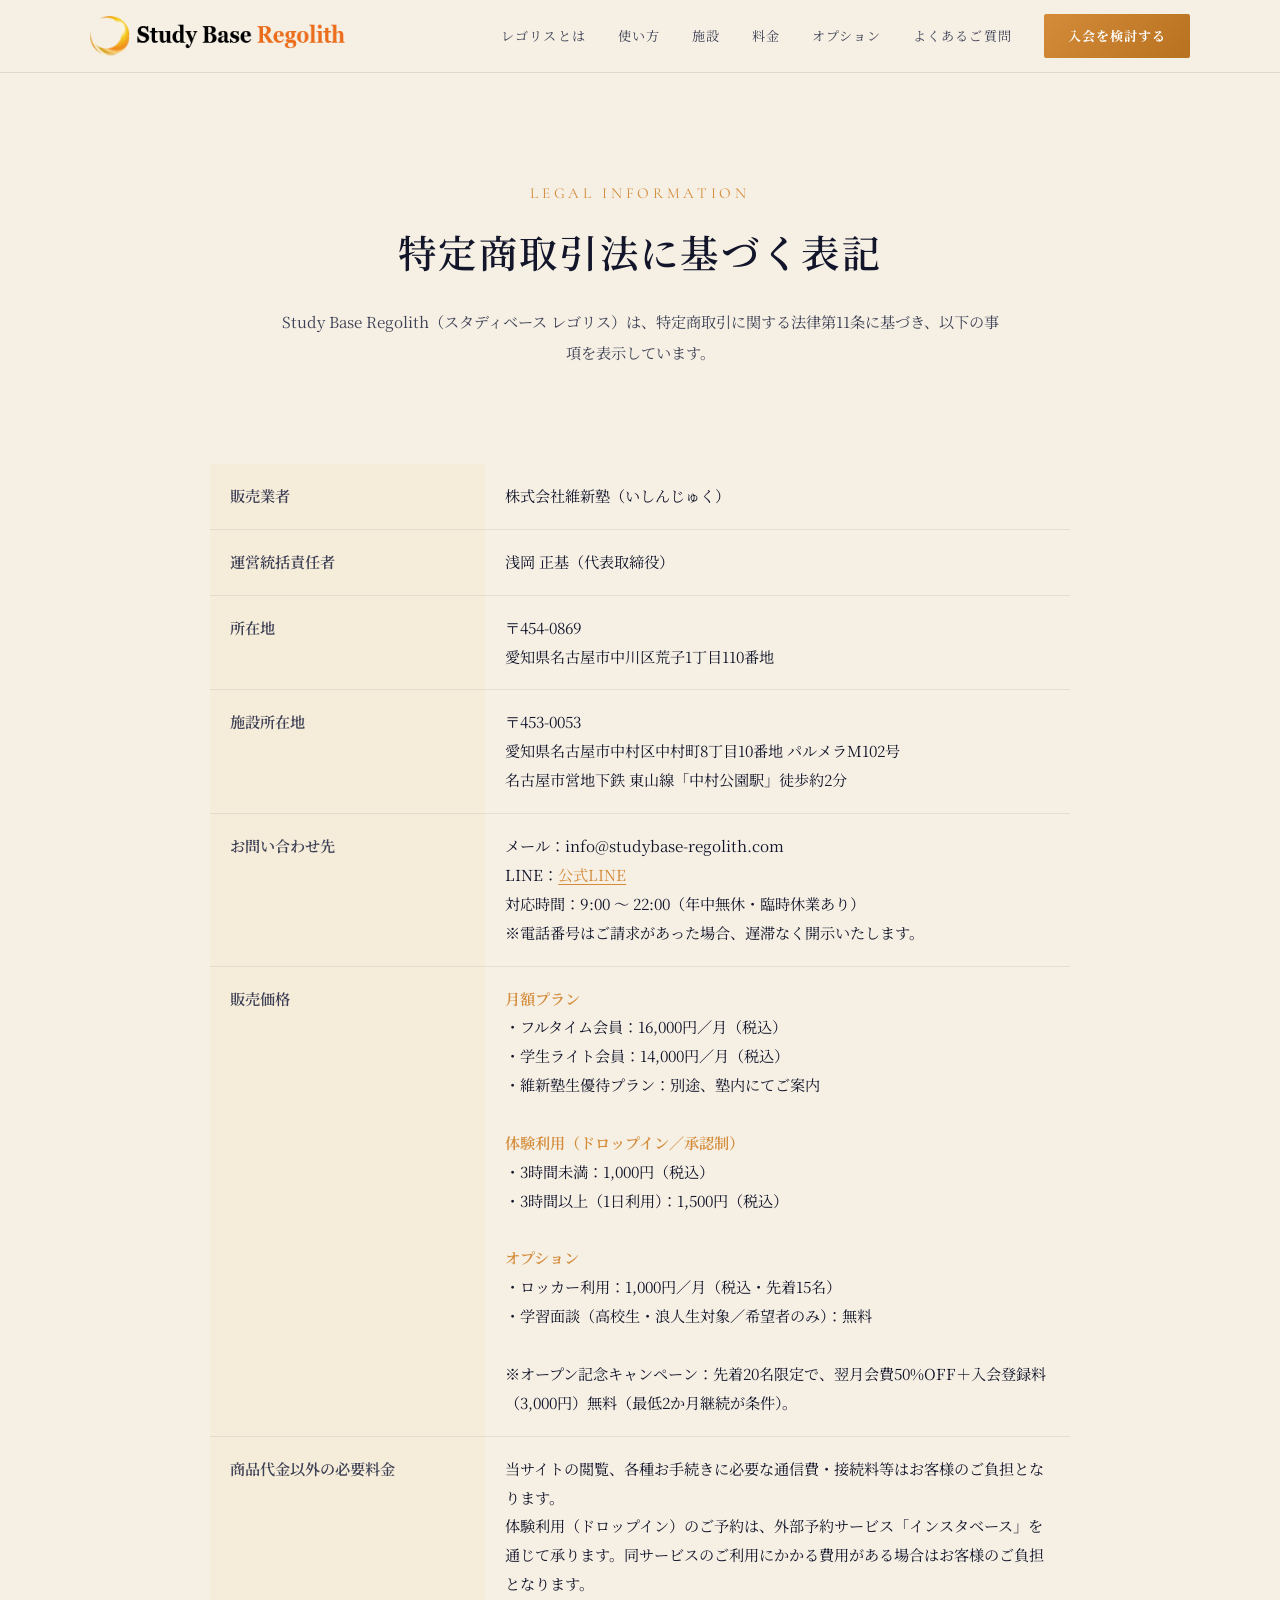
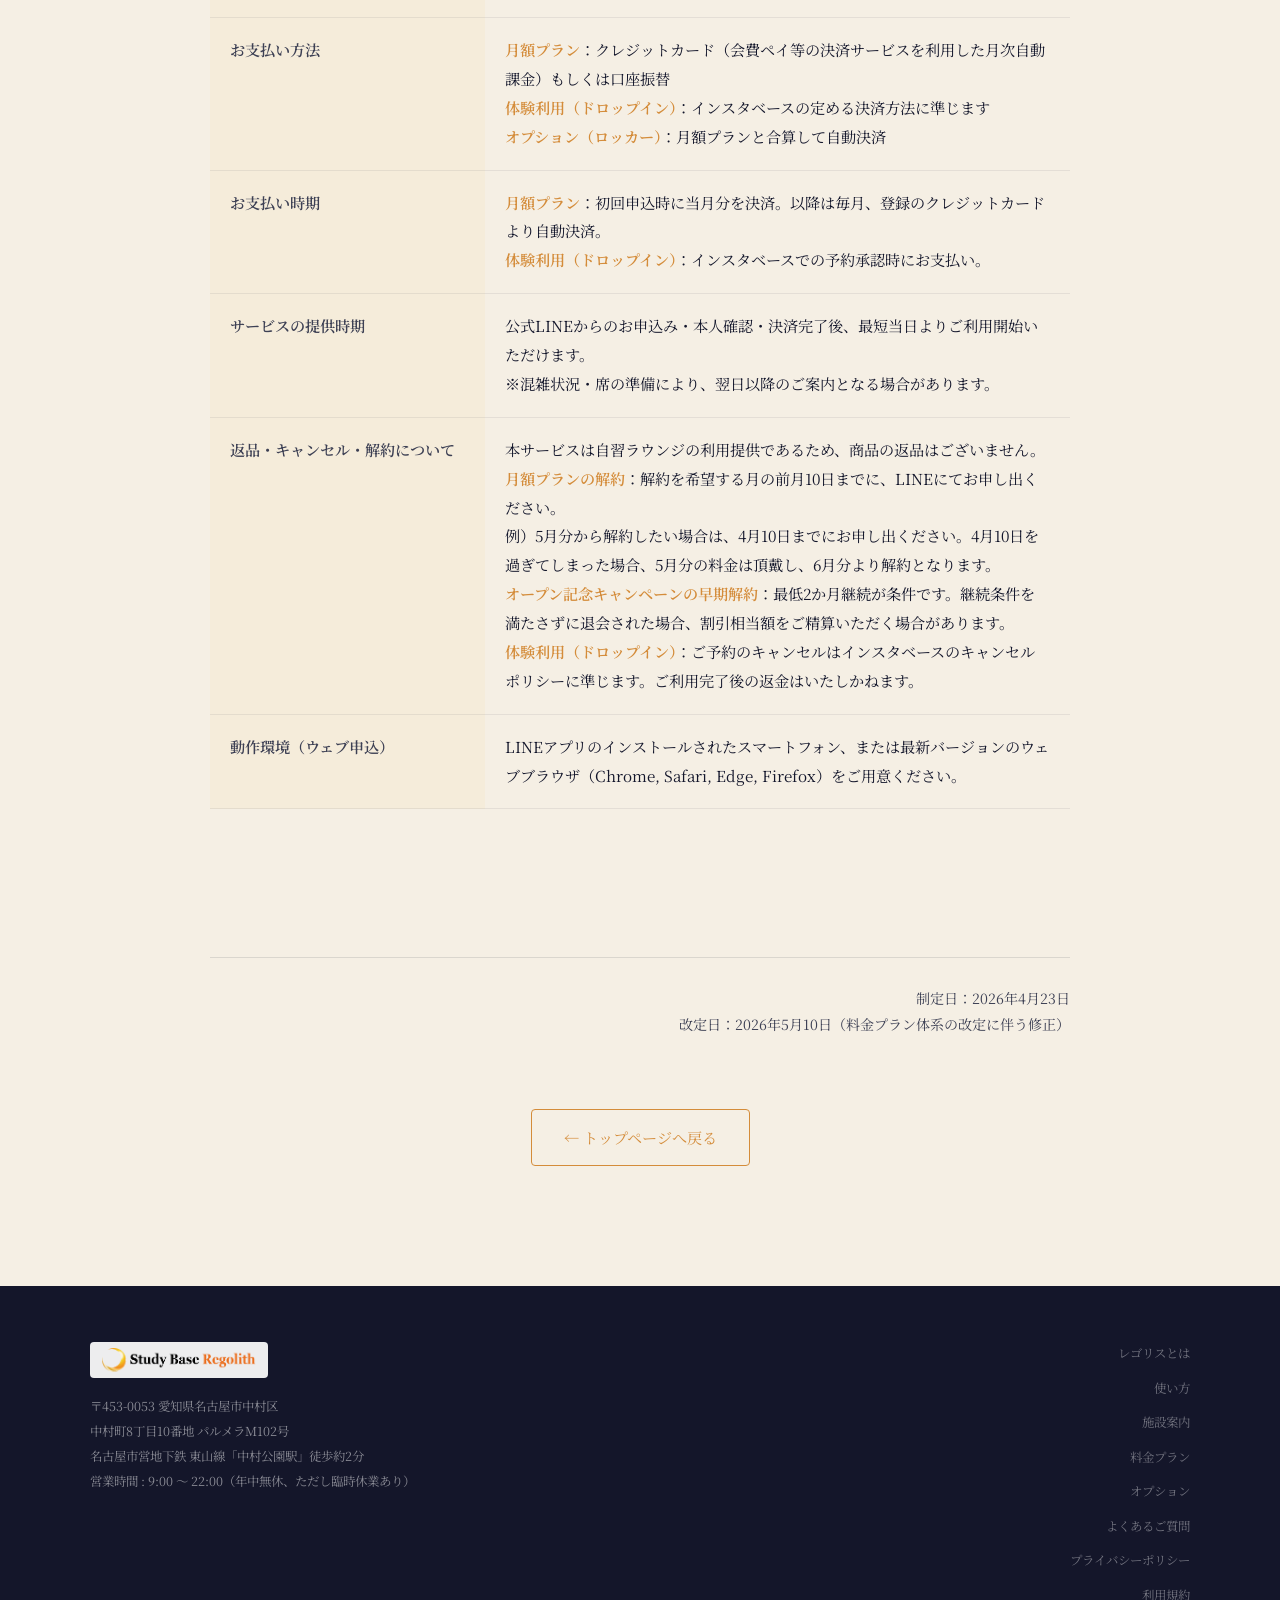
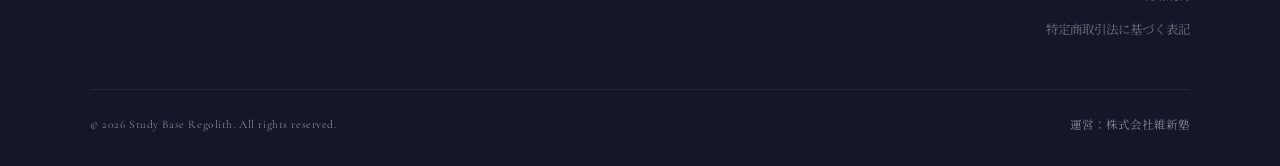
==== commit 8508de3c: "料金プラン微修正：維新塾生LINE導線・3,000円明示・1日利用注記・面談常設化 塾長修正依頼（2026-05-13）4点を反映：  - 料金プラン：維新塾生ノーティスに「維新塾生として申し込む」ボ" ====
--- a/commercial.html
+++ b/commercial.html
@@ -113,13 +113,13 @@
                 <br>
                 <strong>体験利用（ドロップイン／承認制）</strong><br>
                 ・3時間未満：1,000円（税込）<br>
-                ・3時間以上：1,500円（税込）<br>
+                ・3時間以上（1日利用）：1,500円（税込）<br>
                 <br>
                 <strong>オプション</strong><br>
                 ・ロッカー利用：1,000円／月（税込・先着15名）<br>
-                ・学習面談（高校生・浪人生対象／希望者のみ）：当面の間、無料<br>
+                ・学習面談（高校生・浪人生対象／希望者のみ）：無料<br>
                 <br>
-                ※オープン記念キャンペーン：先着20名限定で、翌月会費50%OFF＋入会登録料無料（最低2か月継続が条件）。
+                ※オープン記念キャンペーン：先着20名限定で、翌月会費50%OFF＋入会登録料（3,000円）無料（最低2か月継続が条件）。
               </td>
             </tr>
             <tr>
--- a/style.css
+++ b/style.css
@@ -1160,6 +1160,23 @@
   color: var(--text-main);
   font-weight: 600;
   margin-right: 4px;
+}
+.price-juku-content {
+  flex: 1;
+  display: flex;
+  flex-direction: column;
+  gap: 14px;
+}
+.price-juku-btn {
+  align-self: flex-start;
+  font-size: 0.82rem;
+  padding: 10px 22px;
+}
+@media (max-width: 640px) {
+  .price-juku-btn {
+    align-self: stretch;
+    text-align: center;
+  }
 }
 
 /* ---- 体験利用（ドロップイン）ブロック ---- */
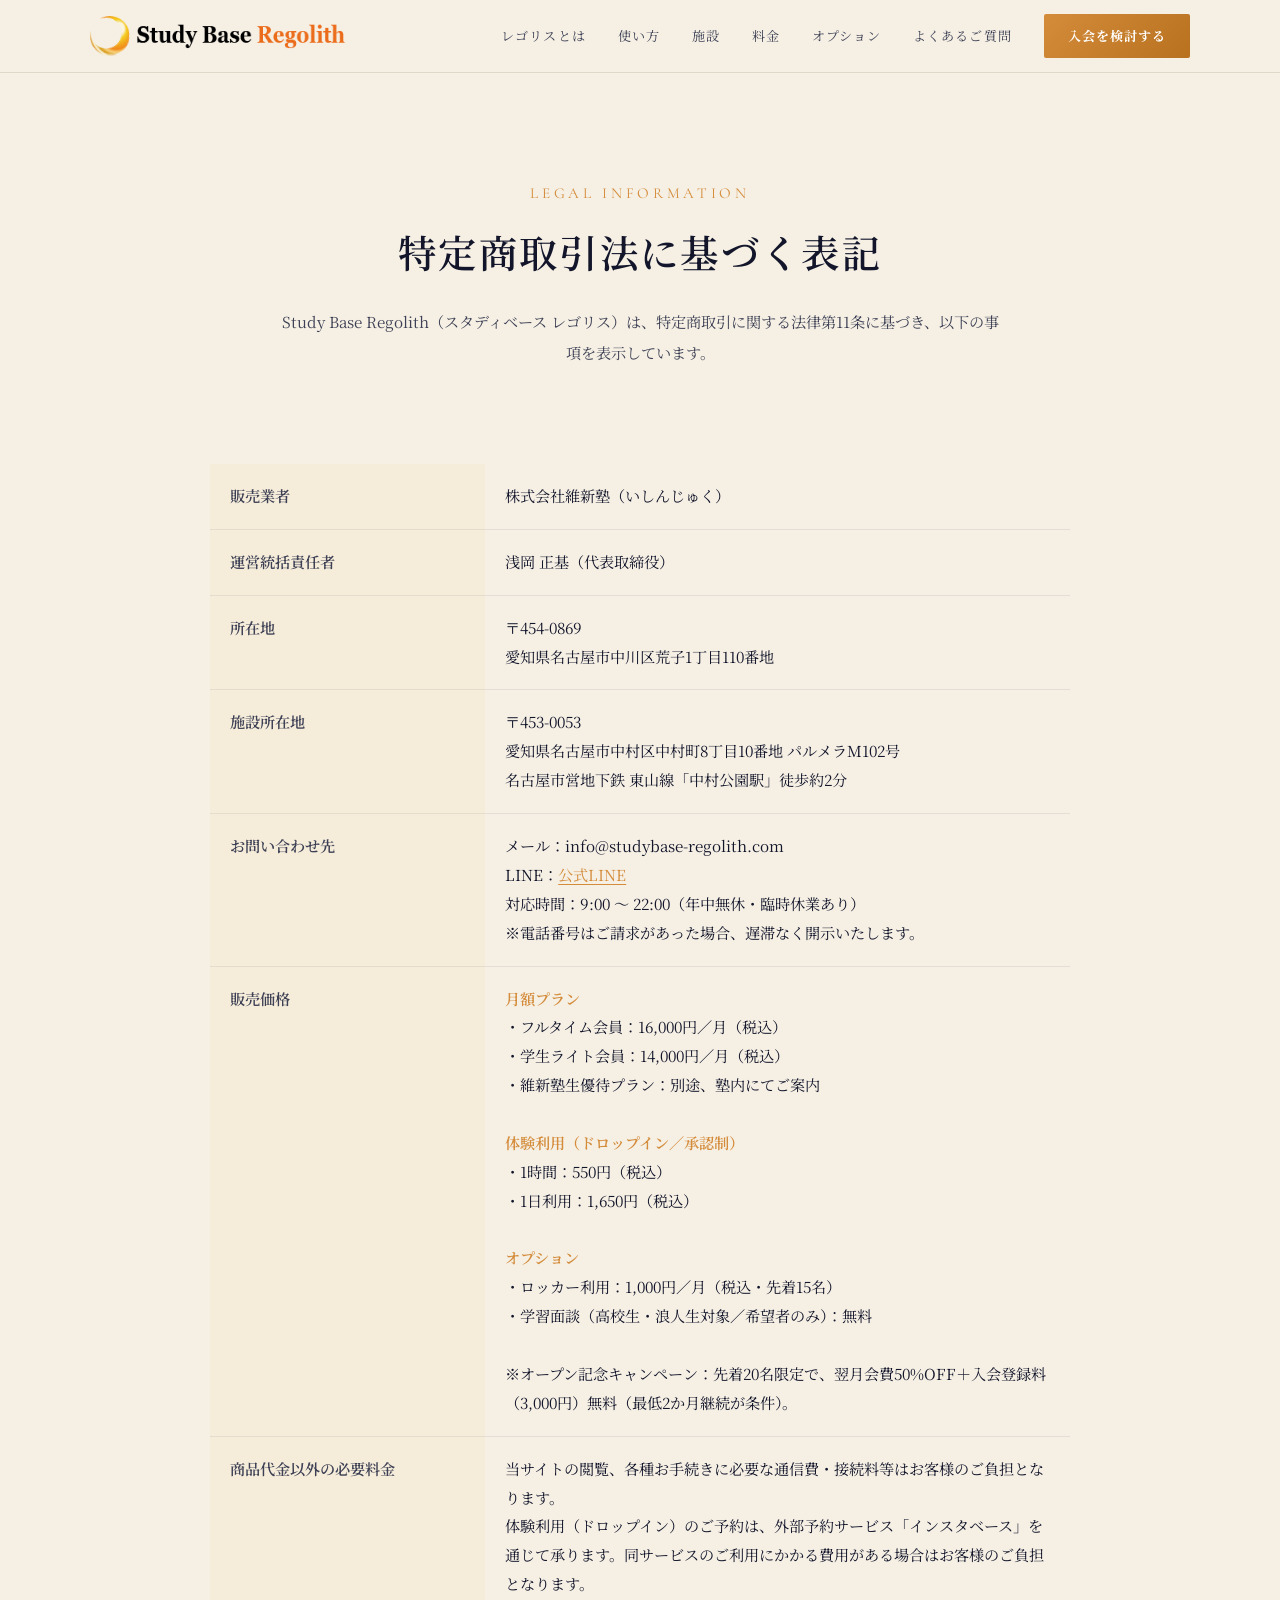
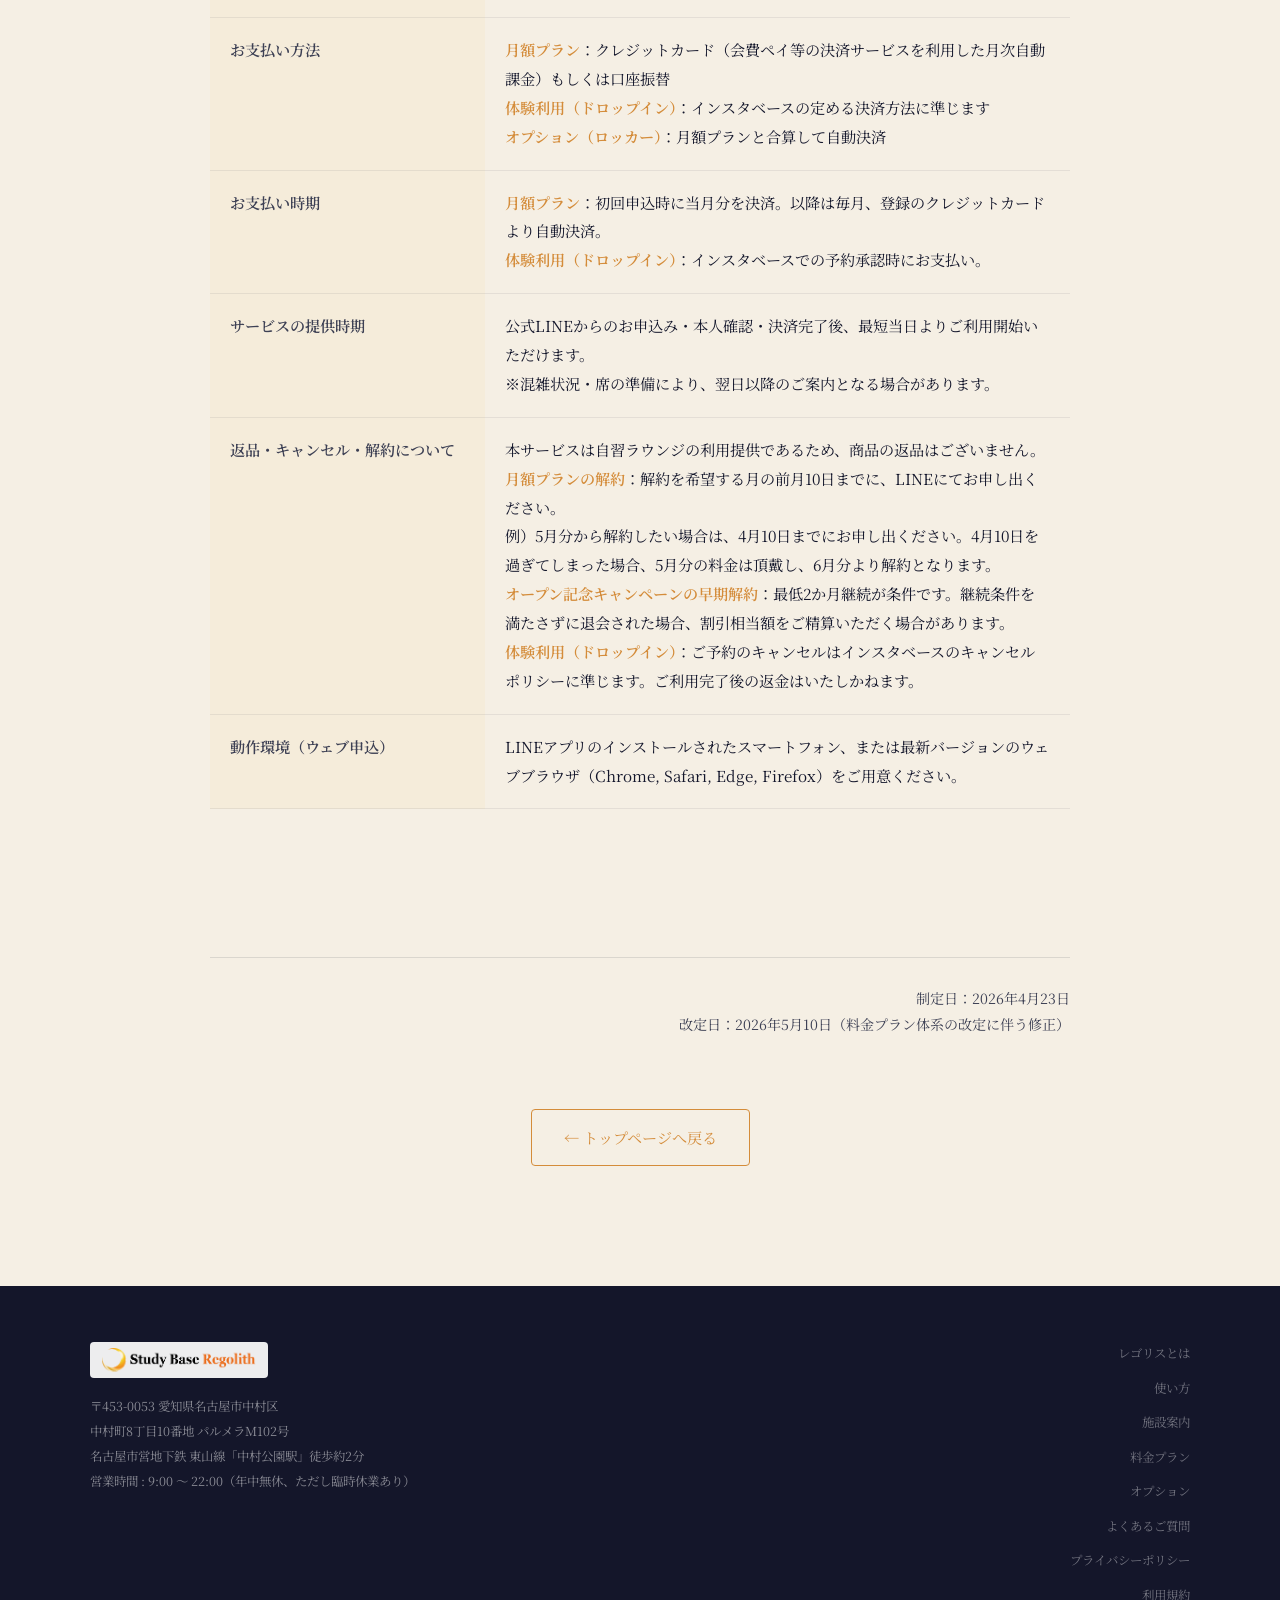
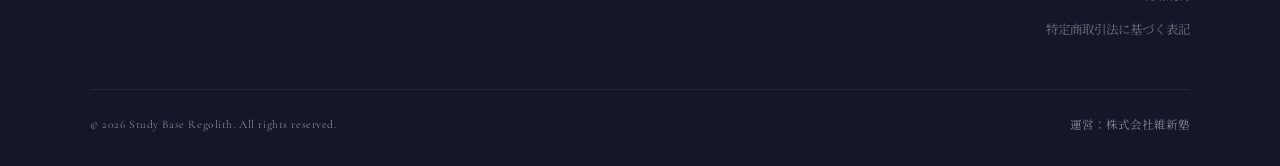
==== commit 2949d3bc: "グランドオープン日付修正・料金プラン更新・見学動画追加 - お知らせ：グランドオープンを6/15に修正 - 料金：体験利用を1時間550円・1日1,650円に変更 - 見学動画：YouTubeプレイヤ" ====
--- a/commercial.html
+++ b/commercial.html
@@ -112,8 +112,8 @@
                 ・維新塾生優待プラン：別途、塾内にてご案内<br>
                 <br>
                 <strong>体験利用（ドロップイン／承認制）</strong><br>
-                ・3時間未満：1,000円（税込）<br>
-                ・3時間以上（1日利用）：1,500円（税込）<br>
+                ・1時間：550円（税込）<br>
+                ・1日利用：1,650円（税込）<br>
                 <br>
                 <strong>オプション</strong><br>
                 ・ロッカー利用：1,000円／月（税込・先着15名）<br>
--- a/style.css
+++ b/style.css
@@ -229,7 +229,7 @@
   background:
     linear-gradient(90deg, rgba(245,239,228,0.80) 0%, rgba(245,239,228,0.62) 50%, rgba(245,239,228,0.42) 100%),
     radial-gradient(ellipse at 60% 50%, rgba(232,199,102,0.18) 0%, transparent 60%),
-    url("assets/hero-bg-v2.jpg") center/cover no-repeat;
+    url("assets/hero-bg.png") center/cover no-repeat;
 }
 
 .hero-bg {
@@ -238,7 +238,7 @@
   background:
     linear-gradient(90deg, rgba(245,239,228,0.94) 0%, rgba(245,239,228,0.78) 50%, rgba(245,239,228,0.55) 100%),
     radial-gradient(ellipse at 60% 50%, rgba(232,199,102,0.20) 0%, transparent 55%),
-    url("assets/hero-bg.jpg") center/cover no-repeat;
+    url("assets/hero-bg.png") center/cover no-repeat;
   opacity: 0;
   animation: heroBgFadeIn 3.2s ease-in-out 0.4s forwards;
 }
@@ -1049,6 +1049,14 @@
   align-items: center;
   gap: 8px;
   text-align: center;
+}
+.campaign-banner-store {
+  font-size: 1.0rem;
+  font-weight: 700;
+  letter-spacing: 0.1em;
+  color: var(--text-main);
+  display: block;
+  margin-bottom: 4px;
 }
 .campaign-banner-label {
   font-size: 0.74rem;
@@ -1516,6 +1524,19 @@
   flex-direction: column;
   gap: 14px;
   transition: var(--transition);
+  position: relative;
+  overflow: hidden;
+}
+.option-card-img {
+  display: block;
+  width: calc(100% + 64px);
+  max-width: none;
+  margin: -36px -32px 24px -32px;
+  height: 220px;
+  object-fit: cover;
+  object-position: center;
+  border-radius: var(--radius-lg) var(--radius-lg) 0 0;
+  flex-shrink: 0;
 }
 .option-card:hover {
   transform: translateY(-3px);
